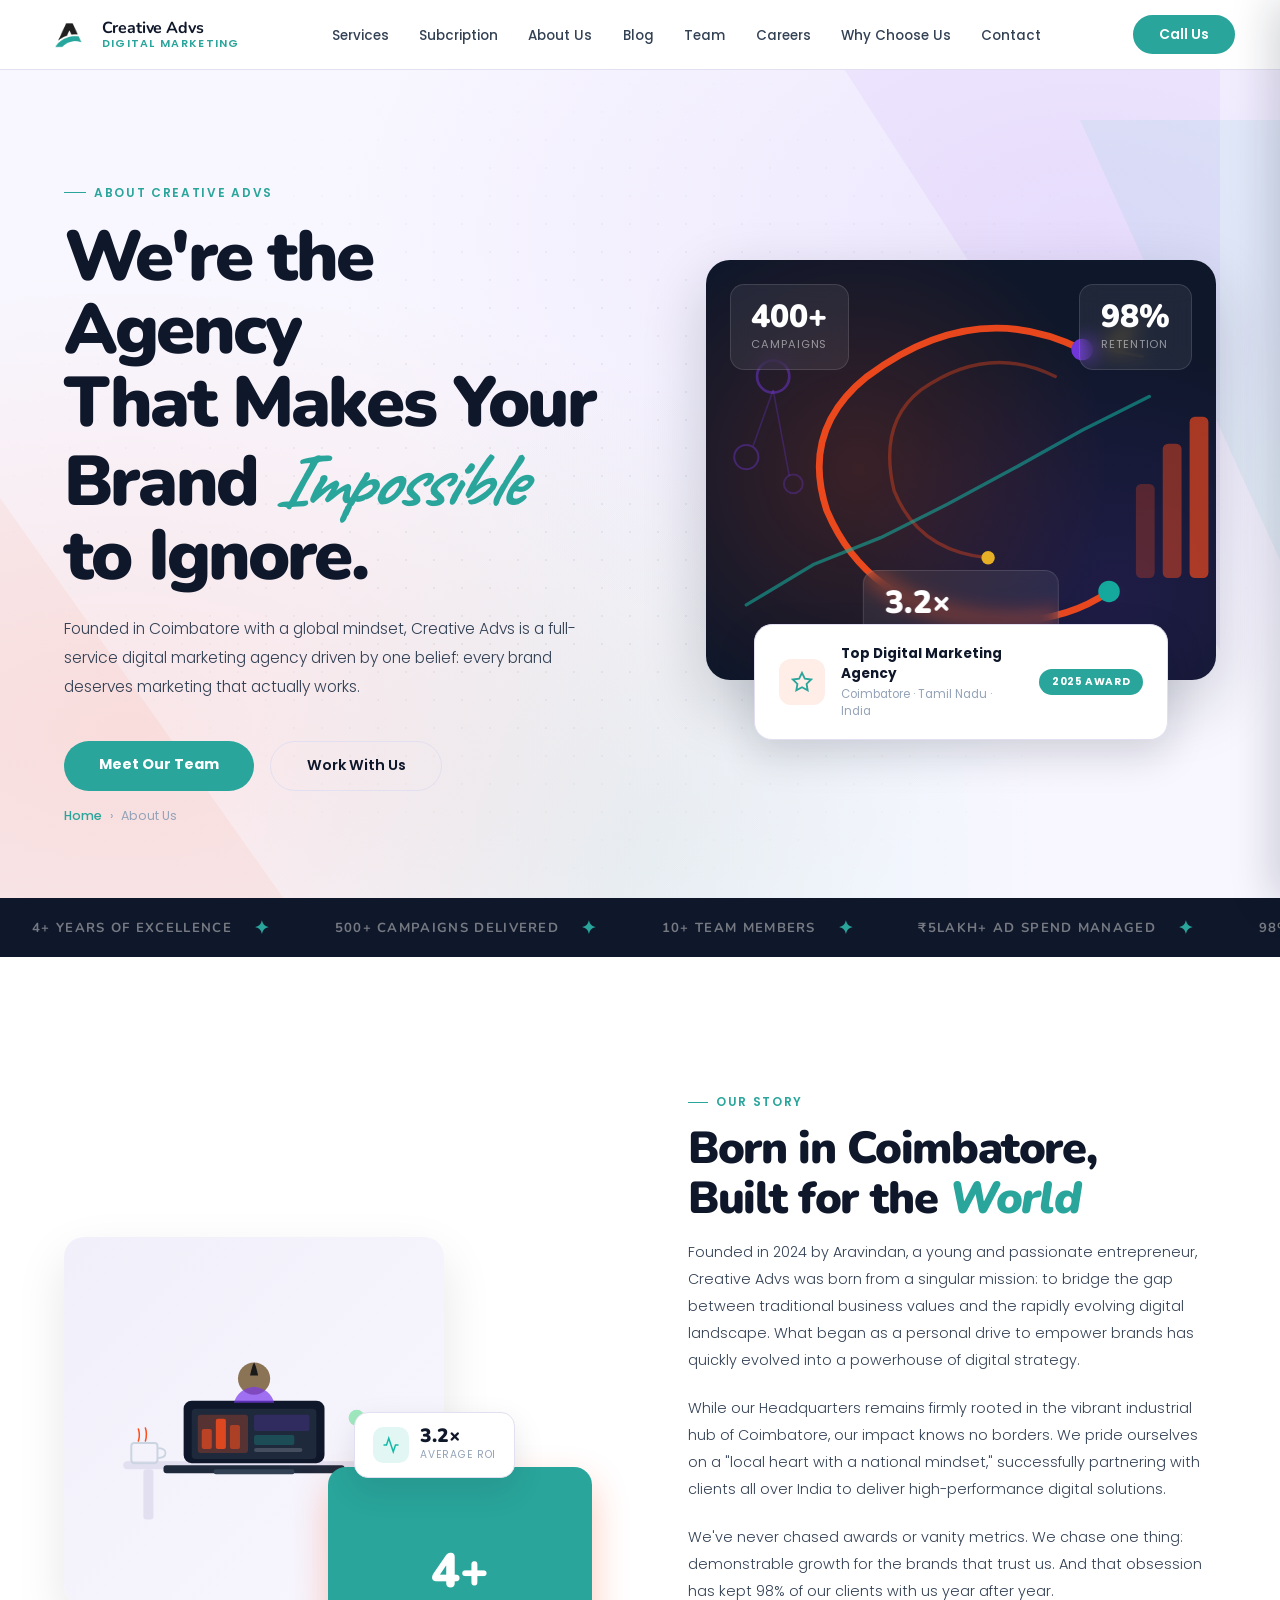
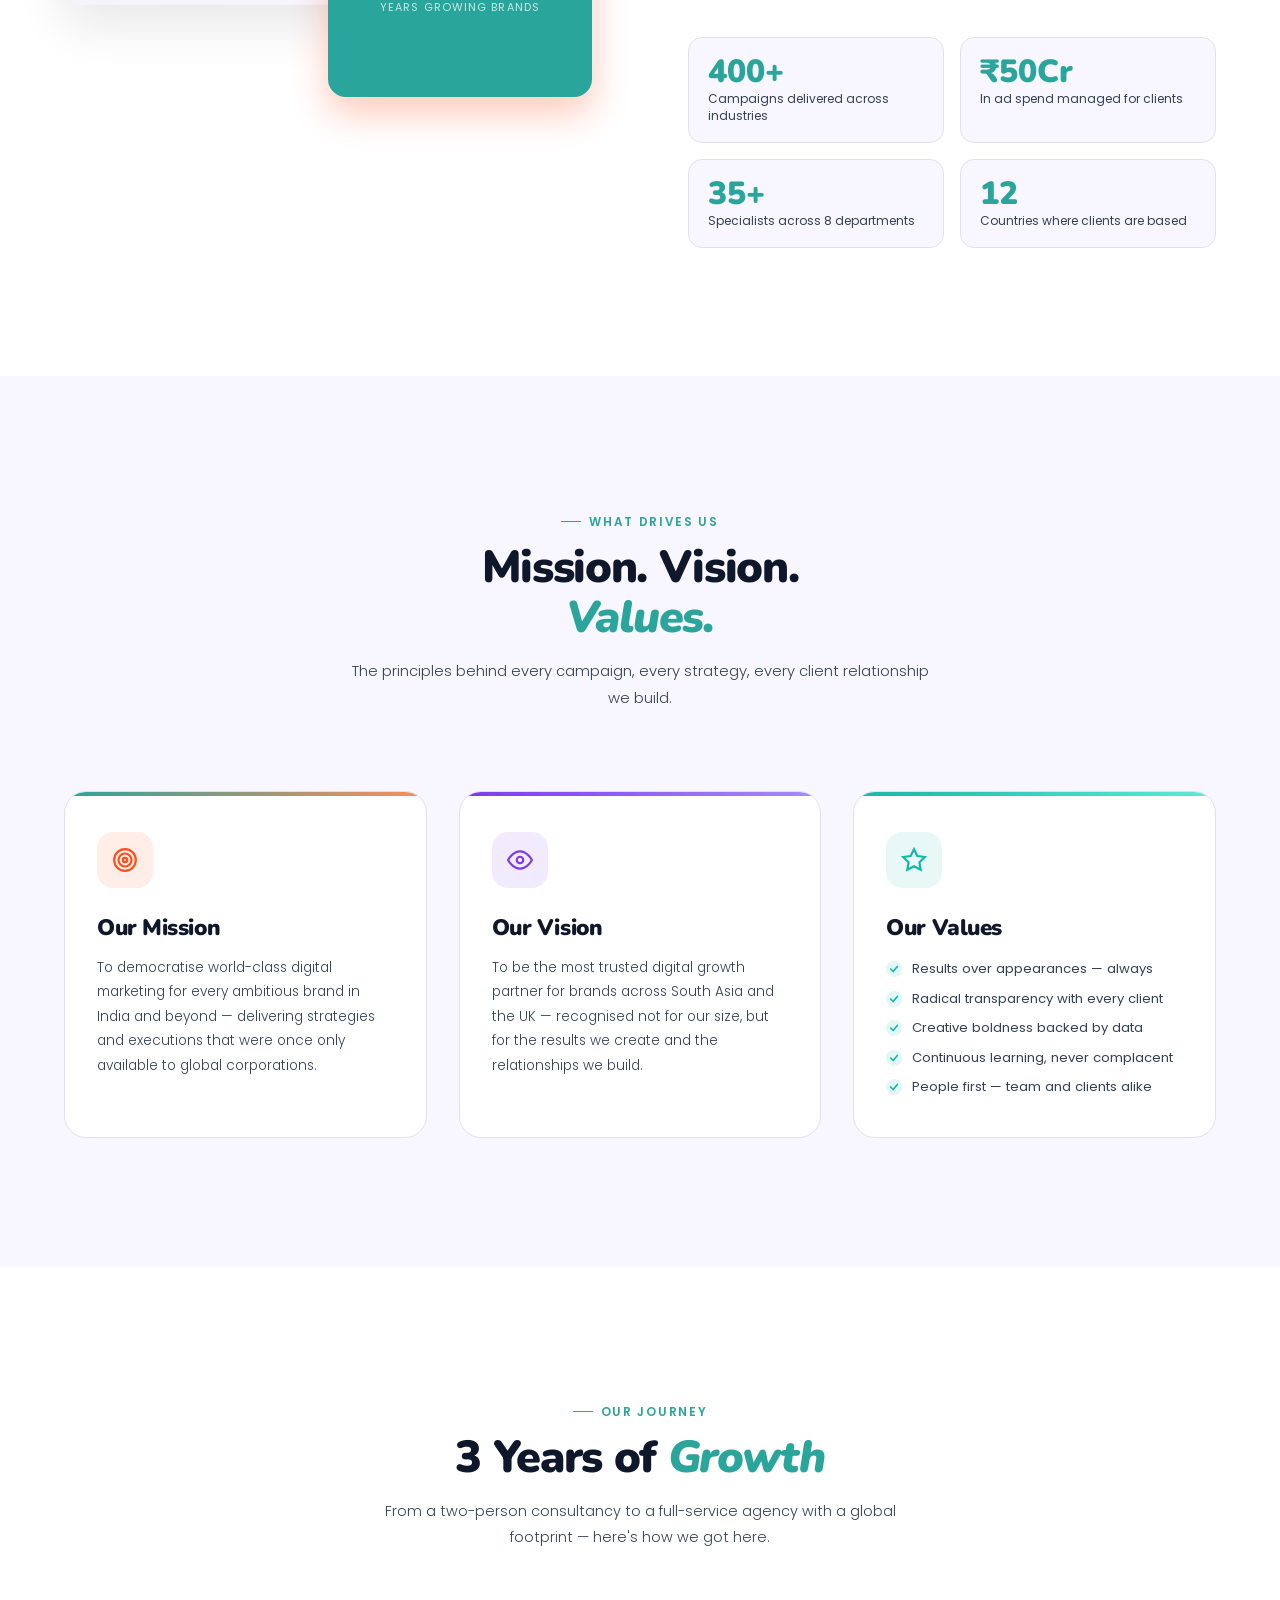
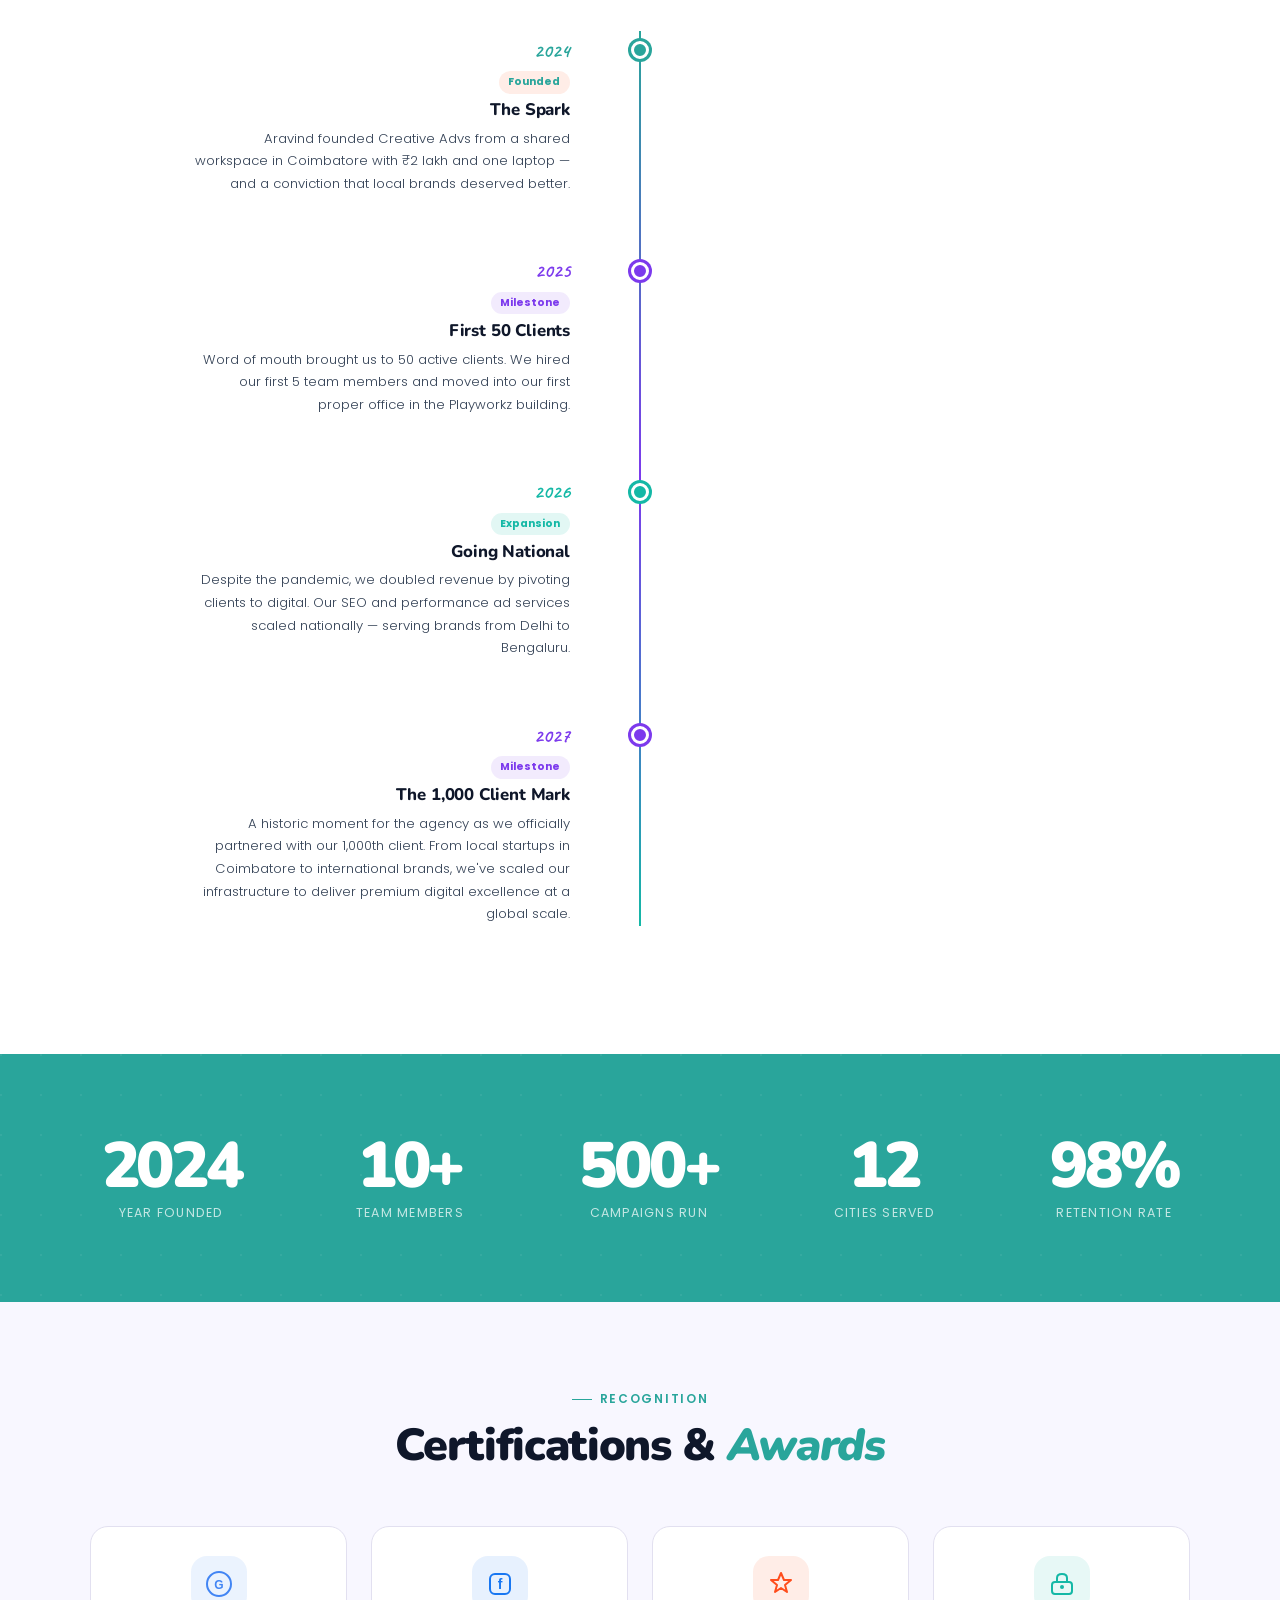
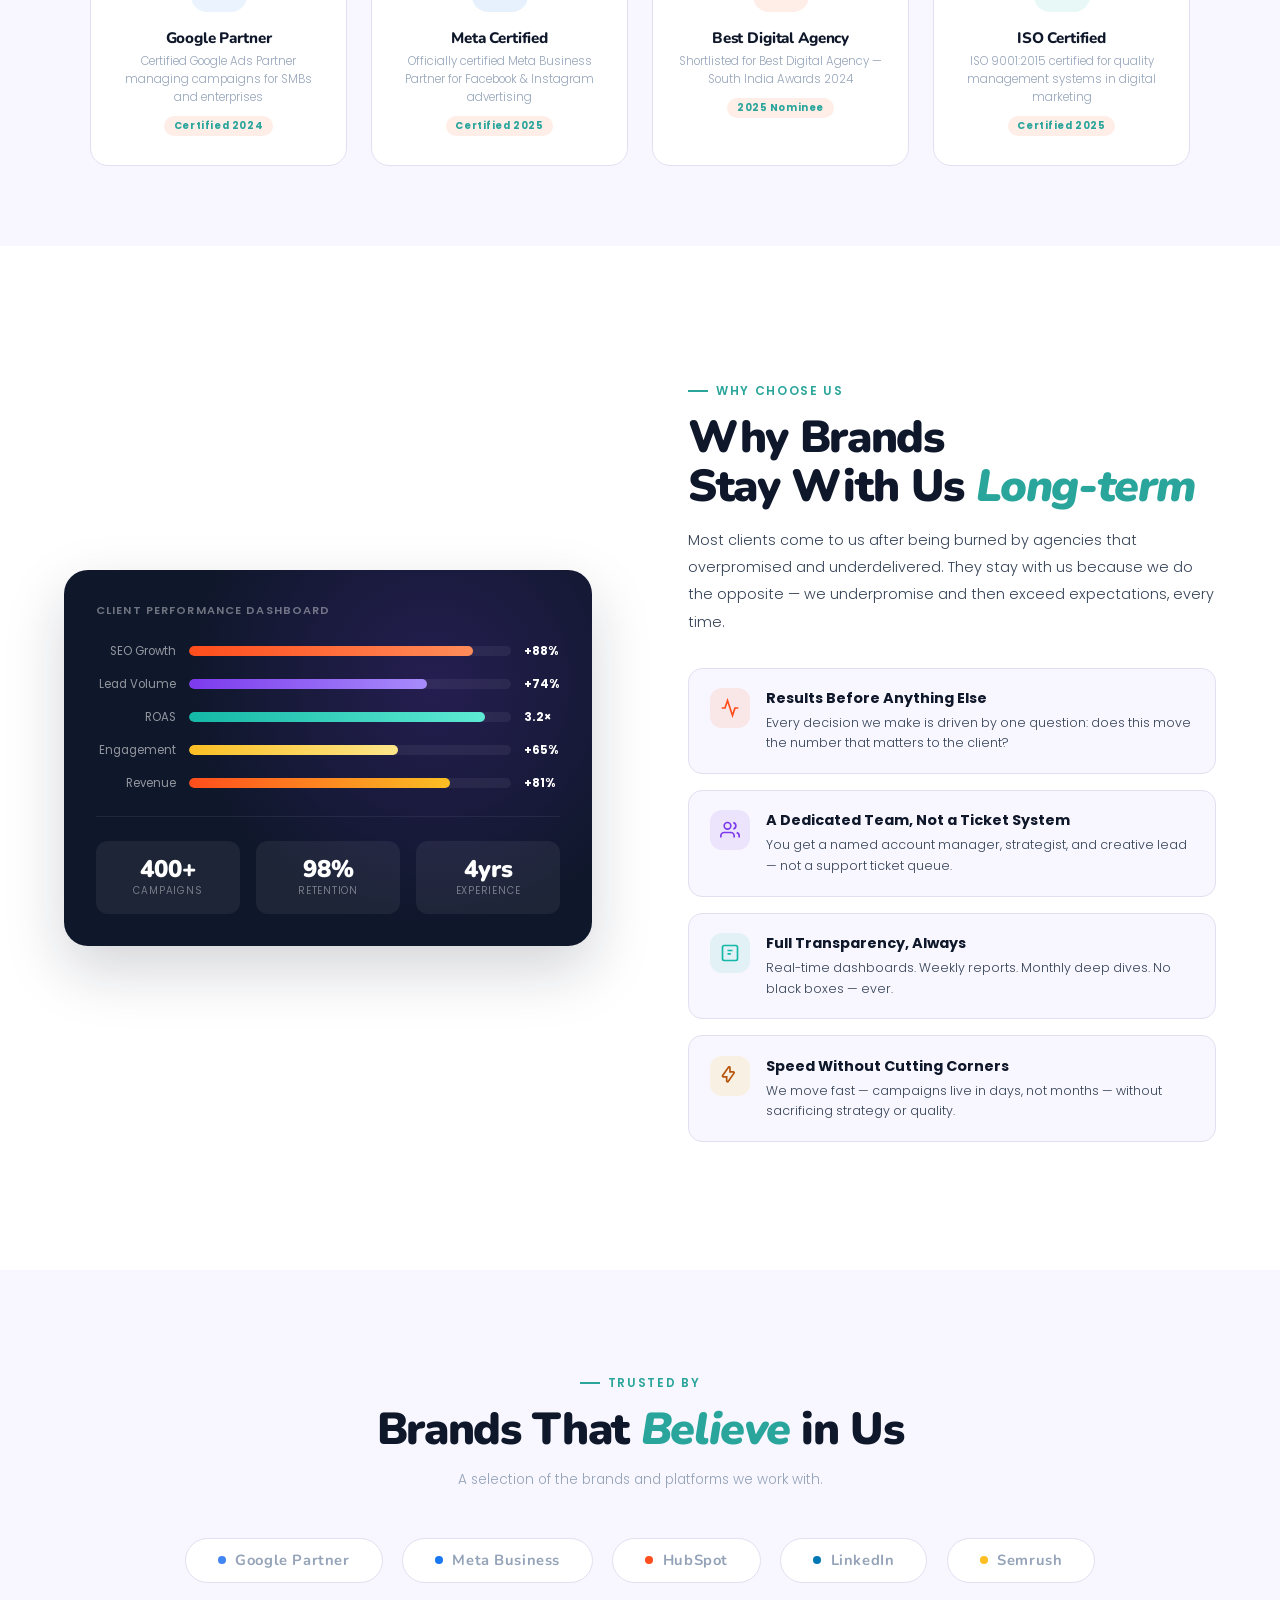
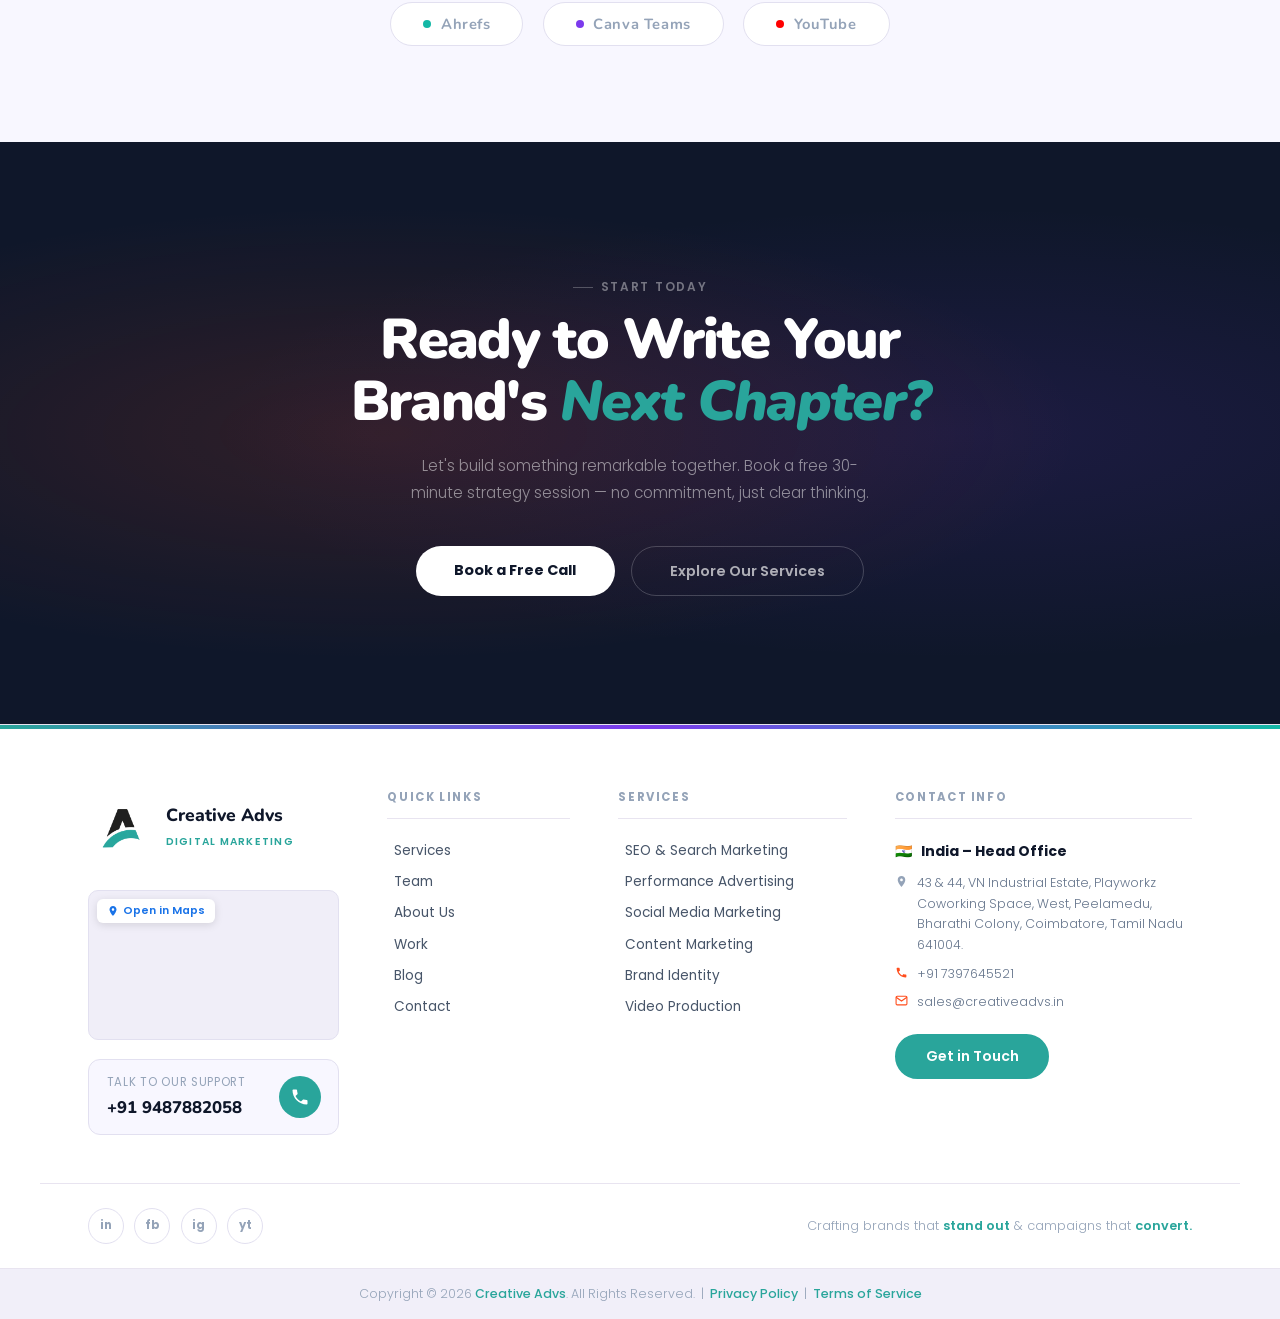
==== about.html @ 3798bd18 "minor commits" ====
<!DOCTYPE html>
<html lang="en">
<head>
<meta charset="UTF-8">
<meta name="viewport" content="width=device-width, initial-scale=1.0">
<title>About Us — Creative Advs | Digital Marketing Agency</title>
<link rel="icon" type="image/png" href="assets/favicon.png">
<link href="https://fonts.googleapis.com/css2?family=Caveat:wght@600;700&family=Nunito:ital,wght@0,400;0,600;0,700;0,800;1,400&family=Poppins:wght@300;400;500;600;700&display=swap" rel="stylesheet">
<link rel="stylesheet" href="./styles/aboutstyle.css">
</head>
<body>

<!--<div class="get-quote">Get Quote</div>-->


  <!-- NAVBAR -->
<nav>
    <a href="index.html" class="logo-wrap">
        <img src="assets/logo.png" alt="logo" class="logo-img" width="48" height="48">
        <div class="logo-text-block">
            <span class="l1">Creative Advs</span>
            <span class="l2">Digital Marketing</span>
        </div>
    </a>

    <ul class="nav-links" id="navLinks">
        <li><a href="service.html">Services</a></li>
        <li><a href="service.html#pricing">Subcription</a></li>
        <li><a href="">About Us</a></li>
        <li><a href="blog.html">Blog</a></li>
        <li><a href="team.html">Team</a></li>
        <li><a href="career.html">Careers</a></li>
        <li><a href="about.html#whyus">Why Choose Us</a></li>
        <li><a href="contact.html">Contact</a></li> 
    </ul>

    <div class="nav-actions">
        <a href="tel:+919876543210" class="btn-pill hide-mobile">Call Us</a>
        <div class="menu-toggle" id="mobile-menu">
            <span class="bar"></span>
            <span class="bar"></span>
            <span class="bar"></span>
        </div>
    </div>
</nav>

<!-- ══════════════════════════════════════════
     PASTE THIS BLOCK RIGHT AFTER </nav> in index.html
     ══════════════════════════════════════════ -->

<!-- MOBILE OVERLAY (backdrop) -->
<div class="mobile-overlay" id="mobileOverlay"></div>

<!-- MOBILE DRAWER (slides in from right) -->
<div class="mobile-drawer" id="mobileDrawer" role="dialog" aria-label="Navigation menu">

  <!-- Header -->
  <div class="drawer-header">
    <a href="index.html" class="drawer-logo">
      <img src="assets/logo.png" alt="Creative Advs logo" width="36" height="36">
      <div class="drawer-logo-text">
        <span class="dl1">Creative Advs</span>
        <span class="dl2">Digital Marketing</span>
      </div>
    </a>
    <button class="drawer-close" id="drawerClose" aria-label="Close menu">
      <svg viewBox="0 0 24 24">
        <line x1="18" y1="6" x2="6" y2="18"/>
        <line x1="6" y1="6" x2="18" y2="18"/>
      </svg>
    </button>
  </div>

  <!-- Nav links -->
  <nav class="drawer-nav" aria-label="Mobile navigation">
    <div class="drawer-section-label">Navigation</div>
    <a href="service/service.html">Services <span class="dn-arrow">›</span></a>
    <a href="portfolio/portfolio.html">Work <span class="dn-arrow">›</span></a>
    <a href="/">About Us <span class="dn-arrow">›</span></a>
    <a href="blog/blog.html">Blog <span class="dn-arrow">›</span></a>
    <div class="drawer-divider"></div>
    <div class="drawer-section-label">More</div>
    <a href="team/team.html">Team <span class="dn-arrow">›</span></a>
    <a href="career/career.html">Careers <span class="dn-arrow">›</span></a>
    <a href="testimonial/testimonial.html">Testimonials <span class="dn-arrow">›</span></a>
    <a href="contact/contact.html">Contact <span class="dn-arrow">›</span></a>
  </nav>

  <!-- CTA buttons -->
  <div class="drawer-ctas">
    <a href="contact/contact.html" class="drawer-btn-primary">📞 Contact Us</a>
    <a href="contact/contact.html" class="drawer-btn-outline">Get a Free Quote</a>
  </div>

  <!-- Contact info -->
  <div class="drawer-contact">
    <a href="tel:+917397645521" class="drawer-contact-item">
      <div class="dci-icon" style="background:rgba(41,165,155,0.1)">
        <svg viewBox="0 0 24 24" fill="#29A59B">
          <path d="M6.6 10.8c1.4 2.8 3.8 5.1 6.6 6.6l2.2-2.2c.3-.3.7-.4 1-.2 1.1.4 2.3.6 3.6.6.6 0 1 .4 1 1V20c0 .6-.4 1-1 1-9.4 0-17-7.6-17-17 0-.6.4-1 1-1h3.5c.6 0 1 .4 1 1 0 1.3.2 2.5.6 3.6.1.3 0 .7-.2 1L6.6 10.8z"/>
        </svg>
      </div>
      +91 7397645521
    </a>
    <a href="mailto:sales@creativeadvs.in" class="drawer-contact-item">
      <div class="dci-icon" style="background:rgba(124,58,237,0.1)">
        <svg viewBox="0 0 24 24" fill="none" stroke="#7C3AED" stroke-width="2">
          <path d="M4 4h16c1.1 0 2 .9 2 2v12c0 1.1-.9 2-2 2H4c-1.1 0-2-.9-2-2V6c0-1.1.9-2 2-2z"/>
          <polyline points="22,6 12,13 2,6"/>
        </svg>
      </div>
      sales@creativeadvs.in
    </a>
  </div>

  <!-- Social icons -->
  <div class="drawer-social">
    <a href="#" class="drawer-soc" aria-label="LinkedIn">in</a>
    <a href="#" class="drawer-soc" aria-label="Facebook">fb</a>
    <a href="#" class="drawer-soc" aria-label="Twitter">tw</a>
    <a href="#" class="drawer-soc" aria-label="Instagram">ig</a>
    <a href="#" class="drawer-soc" aria-label="YouTube">yt</a>
  </div>

</div>
<!-- ══ END MOBILE DRAWER ══ -->

<!-- ════ HERO ════ -->
<section class="hero">
  <div class="hshape hshape-1"></div>
  <div class="hshape hshape-2"></div>
  <div class="hshape hshape-3"></div>
  <div class="hero-inner">

    <div class="hero-left">
      <div class="hero-tag reveal">About Creative Advs</div>
      <h1 class="reveal rd1">We're the Agency<br>That Makes Your<br>Brand <em>Impossible</em><br>to Ignore.</h1>
      <p class="hero-desc reveal rd2">Founded in Coimbatore with a global mindset, Creative Advs is a full-service digital marketing agency driven by one belief: every brand deserves marketing that actually works.</p>
      <div class="hero-btns reveal rd3">
        <a href="/team/team.html" class="btn-primary">Meet Our Team</a>
        <a href="/contact/contact.html" class="btn-outline">Work With Us</a>
      </div>
      <div class="breadcrumb reveal rd4">
        <a href="creative-advs-replica.html">Home</a>
        <span>›</span><span>About Us</span>
      </div>
    </div>

    <div class="hero-visual reveal rd2">
      <div class="hv-main">
        <!-- SVG abstract brand illustration -->
        <svg width="100%" viewBox="0 0 380 300" xmlns="http://www.w3.org/2000/svg" style="opacity:0.9">
          <!-- Abstract C logo large -->
          <path d="M280 60 Q200 20 120 80 Q70 120 90 180 Q120 250 200 260 Q260 268 300 240" stroke="#FF4D1C" stroke-width="5" stroke-linecap="round" fill="none"/>
          <path d="M260 80 Q210 55 160 90 Q128 115 140 165 Q158 210 210 215" stroke="#FF4D1C" stroke-width="2.5" stroke-linecap="round" fill="none" opacity="0.4"/>
          <!-- Dots -->
          <circle cx="280" cy="60" r="8" fill="#7C3AED"/>
          <circle cx="300" cy="240" r="8" fill="#14B8A6"/>
          <circle cx="210" cy="215" r="5" fill="#FBBF24"/>
          <!-- Spark lines -->
          <line x1="300" y1="60" x2="320" y2="40" stroke="#FBBF24" stroke-width="2.5" stroke-linecap="round" opacity="0.7"/>
          <line x1="300" y1="60" x2="325" y2="65" stroke="#FBBF24" stroke-width="2" stroke-linecap="round" opacity="0.5"/>
          <line x1="300" y1="60" x2="310" y2="38" stroke="#FBBF24" stroke-width="1.5" stroke-linecap="round" opacity="0.4"/>
          <!-- Data bars right -->
          <rect x="320" y="160" width="14" height="70" rx="4" fill="#FF4D1C" opacity="0.3"/>
          <rect x="340" y="130" width="14" height="100" rx="4" fill="#FF4D1C" opacity="0.5"/>
          <rect x="360" y="110" width="14" height="120" rx="4" fill="#FF4D1C" opacity="0.7"/>
          <!-- Network nodes left -->
          <circle cx="50" cy="80"  r="12" fill="none" stroke="#7C3AED" stroke-width="2" opacity="0.5"/>
          <circle cx="30" cy="140" r="9"  fill="none" stroke="#7C3AED" stroke-width="1.5" opacity="0.4"/>
          <circle cx="65" cy="160" r="7"  fill="none" stroke="#7C3AED" stroke-width="1.5" opacity="0.3"/>
          <line x1="50" y1="90" x2="35" y2="132" stroke="#7C3AED" stroke-width="1.2" opacity="0.3"/>
          <line x1="50" y1="90" x2="62" y2="154" stroke="#7C3AED" stroke-width="1.2" opacity="0.3"/>
          <!-- trend line -->
          <polyline points="30,250 80,220 130,200 180,175 230,148 280,120 330,95" fill="none" stroke="#14B8A6" stroke-width="2.5" stroke-linecap="round" opacity="0.6"/>
        </svg>

        <!-- Floating stat cards inside dark card -->
        <div class="hv-stat-card hvc-1">
          <div class="snum">400+</div>
          <div class="slbl">Campaigns</div>
        </div>
        <div class="hv-stat-card hvc-2">
          <div class="snum">98%</div>
          <div class="slbl">Retention</div>
        </div>
        <div class="hv-stat-card hvc-3">
          <div class="snum">3.2×</div>
          <div class="slbl">Average ROI delivered</div>
        </div>
      </div>

      <!-- Bottom card -->
      <div class="hv-bottom">
        <div class="hv-bottom-icon">
          <svg viewBox="0 0 24 24" fill="none" stroke="var(--accent)" stroke-width="2"><polygon points="12 2 15.09 8.26 22 9.27 17 14.14 18.18 21.02 12 17.77 5.82 21.02 7 14.14 2 9.27 8.91 8.26 12 2"/></svg>
        </div>
        <div class="hv-bottom-text">
          <div class="hbt">Top Digital Marketing Agency</div>
          <div class="hbs">Coimbatore · Tamil Nadu · India</div>
        </div>
        <div class="hv-award">2025 Award</div>
      </div>
    </div>

  </div>
</section>

<!-- ════ TICKER ════ -->
<div class="ticker-wrap">
  <div class="ticker-inner" id="ticker">
    <span class="ticker-item">4+ Years of Excellence <span class="ticker-dot">✦</span></span>
    <span class="ticker-item">500+ Campaigns Delivered <span class="ticker-dot">✦</span></span>
    <span class="ticker-item">10+ Team Members <span class="ticker-dot">✦</span></span>
    <span class="ticker-item">₹5lakh+ Ad Spend Managed <span class="ticker-dot">✦</span></span>
    <span class="ticker-item">98% Client Retention <span class="ticker-dot">✦</span></span>
    <span class="ticker-item">Google & Meta Certified <span class="ticker-dot">✦</span></span>
    <span class="ticker-item">4+ Years of Excellence <span class="ticker-dot">✦</span></span>
    <span class="ticker-item">500+ Campaigns Delivered <span class="ticker-dot">✦</span></span>
    <span class="ticker-item">10+ Team Members <span class="ticker-dot">✦</span></span>
    <span class="ticker-item">₹5lakh+ Ad Spend Managed <span class="ticker-dot">✦</span></span>
    <span class="ticker-item">98% Client Retention <span class="ticker-dot">✦</span></span>
    <span class="ticker-item">Google & Meta Certified <span class="ticker-dot">✦</span></span>
  </div>
</div>

<!-- ════ STORY ════ -->
<section class="story-section">
  <div class="story-inner">
    <div class="story-visual reveal">
      <div class="story-img-main">
        <svg width="90%" viewBox="0 0 340 280" xmlns="http://www.w3.org/2000/svg">
          <!-- Office / workspace illustration -->
          <rect x="40" y="180" width="260" height="8" rx="4" fill="#E2E0F0"/>
          <rect x="60" y="188" width="10" height="50" rx="3" fill="#E2E0F0"/>
          <rect x="270" y="188" width="10" height="50" rx="3" fill="#E2E0F0"/>
          <!-- Laptop -->
          <rect x="100" y="120" width="140" height="62" rx="8" fill="#0F172A"/>
          <rect x="108" y="128" width="124" height="50" rx="4" fill="#1E293B"/>
          <!-- Screen content -->
          <rect x="114" y="134" width="50" height="38" rx="3" fill="#FF4D1C" opacity="0.25"/>
          <rect x="170" y="134" width="55" height="16" rx="2" fill="#7C3AED" opacity="0.2"/>
          <rect x="170" y="154" width="40" height="10" rx="2" fill="#14B8A6" opacity="0.25"/>
          <rect x="170" y="167" width="48" height="4" rx="2" fill="#E2E0F0" opacity="0.2"/>
          <!-- Screen bars -->
          <rect x="118" y="148" width="10" height="20" rx="2" fill="#FF4D1C" opacity="0.6"/>
          <rect x="132" y="138" width="10" height="30" rx="2" fill="#FF4D1C" opacity="0.8"/>
          <rect x="146" y="144" width="10" height="24" rx="2" fill="#FF4D1C" opacity="0.5"/>
          <!-- Keyboard -->
          <rect x="80" y="184" width="180" height="8" rx="3" fill="#1E293B"/>
          <rect x="130" y="188" width="80" height="5" rx="2" fill="#334155"/>
          <!-- Coffee mug -->
          <rect x="48" y="162" width="26" height="20" rx="3" fill="none" stroke="#CBD5E1" stroke-width="2"/>
          <path d="M74 167 Q82 167 82 172 Q82 177 74 177" stroke="#CBD5E1" stroke-width="1.8" fill="none"/>
          <path d="M55 160 Q57 154 55 148" stroke="#FF4D1C" stroke-width="1.5" fill="none" stroke-linecap="round"/>
          <path d="M62 160 Q64 153 62 147" stroke="#FF4D1C" stroke-width="1.5" fill="none" stroke-linecap="round"/>
          <!-- Plant -->
          <rect x="272" y="162" width="20" height="20" rx="4" fill="#E2E0F0"/>
          <path d="M282 162 Q282 145 274 138" stroke="#15803D" stroke-width="2" fill="none" stroke-linecap="round"/>
          <path d="M282 150 Q290 143 296 146" stroke="#15803D" stroke-width="2" fill="none" stroke-linecap="round"/>
          <circle cx="272" cy="137" r="8" fill="#4ADE80" opacity="0.5"/>
          <circle cx="296" cy="145" r="6" fill="#4ADE80" opacity="0.4"/>
          <!-- People silhouettes at desk -->
          <circle cx="170" cy="98" r="16" fill="#8B7355"/>
          <path d="M150 122 Q154 108 170 106 Q186 108 190 122" fill="#7C3AED" opacity="0.7"/>
          <path d="M166 95 Q168 85 170 82 Q172 85 174 95" fill="#1a1a1a"/>
        </svg>
      </div>
      <div class="story-img-accent">
        <span class="big">4+</span>
        <span class="sm">Years Growing Brands</span>
      </div>
      <div class="story-badge">
        <div class="sb-icon">
          <svg viewBox="0 0 24 24" fill="none" stroke="#14B8A6" stroke-width="2"><polyline points="22 12 18 12 15 21 9 3 6 12 2 12"/></svg>
        </div>
        <div>
          <div class="sb-num">3.2×</div>
          <div class="sb-lbl">Average ROI</div>
        </div>
      </div>
    </div>

    <div class="story-content reveal rd2">
      <div class="section-tag">Our Story</div>
      <h2 class="section-h2">Born in Coimbatore,<br>Built for the <em>World</em></h2>
      <p>Founded in 2024 by Aravindan, a young and passionate entrepreneur, Creative Advs was born from a singular mission: to bridge the gap between traditional business values and the rapidly evolving digital landscape. What began as a personal drive to empower brands has quickly evolved into a powerhouse of digital strategy.</p>
      <p>While our Headquarters remains firmly rooted in the vibrant industrial hub of Coimbatore, our impact knows no borders. We pride ourselves on a "local heart with a national mindset," successfully partnering with clients all over India to deliver high-performance digital solutions.</p>
      <p>We've never chased awards or vanity metrics. We chase one thing: demonstrable growth for the brands that trust us. And that obsession has kept 98% of our clients with us year after year.</p>
      <div class="story-highlights">
        <div class="sh-item reveal rd1">
          <div class="sh-num">400+</div>
          <div class="sh-lbl">Campaigns delivered across industries</div>
        </div>
        <div class="sh-item reveal rd2">
          <div class="sh-num">₹50Cr</div>
          <div class="sh-lbl">In ad spend managed for clients</div>
        </div>
        <div class="sh-item reveal rd3">
          <div class="sh-num">35+</div>
          <div class="sh-lbl">Specialists across 8 departments</div>
        </div>
        <div class="sh-item reveal rd4">
          <div class="sh-num">12</div>
          <div class="sh-lbl">Countries where clients are based</div>
        </div>
      </div>
    </div>
  </div>
</section>

<!-- ════ MISSION / VISION / VALUES ════ -->
<section class="mvv-section">
  <div class="mvv-header">
    <div class="section-tag reveal" style="justify-content:center">What Drives Us</div>
    <h2 class="section-h2 reveal rd1" style="text-align:center">Mission. Vision.<br><em>Values.</em></h2>
    <p class="reveal rd2">The principles behind every campaign, every strategy, every client relationship we build.</p>
  </div>
  <div class="mvv-grid">
    <div class="mvv-card mission reveal">
      <div class="mvv-icon">
        <svg viewBox="0 0 24 24" fill="none" stroke="#FF4D1C" stroke-width="2"><circle cx="12" cy="12" r="10"/><circle cx="12" cy="12" r="6"/><circle cx="12" cy="12" r="2"/></svg>
      </div>
      <h3>Our Mission</h3>
      <p>To democratise world-class digital marketing for every ambitious brand in India and beyond — delivering strategies and executions that were once only available to global corporations.</p>
    </div>
    <div class="mvv-card vision reveal rd1">
      <div class="mvv-icon">
        <svg viewBox="0 0 24 24" fill="none" stroke="#7C3AED" stroke-width="2"><path d="M1 12s4-8 11-8 11 8 11 8-4 8-11 8-11-8-11-8z"/><circle cx="12" cy="12" r="3"/></svg>
      </div>
      <h3>Our Vision</h3>
      <p>To be the most trusted digital growth partner for brands across South Asia and the UK — recognised not for our size, but for the results we create and the relationships we build.</p>
    </div>
    <div class="mvv-card values reveal rd2">
      <div class="mvv-icon">
        <svg viewBox="0 0 24 24" fill="none" stroke="#14B8A6" stroke-width="2"><polygon points="12 2 15.09 8.26 22 9.27 17 14.14 18.18 21.02 12 17.77 5.82 21.02 7 14.14 2 9.27 8.91 8.26 12 2"/></svg>
      </div>
      <h3>Our Values</h3>
      <ul class="mvv-values-list">
        <li>Results over appearances — always</li>
        <li>Radical transparency with every client</li>
        <li>Creative boldness backed by data</li>
        <li>Continuous learning, never complacent</li>
        <li>People first — team and clients alike</li>
      </ul>
    </div>
  </div>
</section>

<!-- ════ TIMELINE ════ -->
<section class="timeline-section">
  <div class="timeline-header">
    <div class="section-tag reveal" style="justify-content:center">Our Journey</div>
    <h2 class="section-h2 reveal rd1" style="text-align:center">3 Years of <em>Growth</em></h2>
    <p class="reveal rd2">From a two-person consultancy to a full-service agency with a global footprint — here's how we got here.</p>
  </div>

  <div class="timeline">

    <div class="tl-item reveal">
      <div class="tl-left">
        <span class="tl-year">2024</span>
        <span class="tl-badge coral">Founded</span>
        <div class="tl-title">The Spark</div>
        <div class="tl-body">Aravind founded Creative Advs from a shared workspace in Coimbatore with ₹2 lakh and one laptop — and a conviction that local brands deserved better.</div>
      </div>
      <div class="tl-center"><div class="tl-dot"></div></div>
      <div class="tl-right"></div>
    </div>

    <div class="tl-item right reveal rd1">
      <div class="tl-left"></div>
      <div class="tl-center"><div class="tl-dot purple"></div></div>
      <div class="tl-right">
        <span class="tl-year purple">2025</span>
        <span class="tl-badge purple">Milestone</span>
        <div class="tl-title">First 50 Clients</div>
        <div class="tl-body">Word of mouth brought us to 50 active clients. We hired our first 5 team members and moved into our first proper office in the Playworkz building.</div>
      </div>
    </div>

    <div class="tl-item reveal rd2">
      <div class="tl-left">
        <span class="tl-year teal">2026</span>
        <span class="tl-badge teal">Expansion</span>
        <div class="tl-title">Going National</div>
        <div class="tl-body">Despite the pandemic, we doubled revenue by pivoting clients to digital. Our SEO and performance ad services scaled nationally — serving brands from Delhi to Bengaluru.</div>
      </div>
      <div class="tl-center"><div class="tl-dot teal"></div></div>
      <div class="tl-right"></div>
    </div>

    <div class="tl-item right reveal rd1">
      <div class="tl-left"></div>
      <div class="tl-center"><div class="tl-dot purple"></div></div>
      <div class="tl-right">
        <span class="tl-year purple">2027</span>
        <span class="tl-badge purple">Milestone</span>
        <div class="tl-title">The 1,000 Client Mark</div>
        <div class="tl-body">A historic moment for the agency as we officially partnered with our 1,000th client. From local startups in Coimbatore to international brands, we've scaled our infrastructure to deliver premium digital excellence at a global scale.</div>
      </div>
    </div>

  </div>
</section>

<!-- ════ STATS BAND ════ -->
<div class="stats-band">
  <div class="stat-b reveal"><div class="num">2024</div><div class="lbl">Year Founded</div></div>
  <div class="stat-b reveal rd1"><div class="num">10+</div><div class="lbl">Team Members</div></div>
  <div class="stat-b reveal rd2"><div class="num">500+</div><div class="lbl">Campaigns Run</div></div>
  <div class="stat-b reveal rd3"><div class="num">12</div><div class="lbl">Cities Served</div></div>
  <div class="stat-b reveal rd4"><div class="num">98%</div><div class="lbl">Retention Rate</div></div>
</div>

<!-- ════ AWARDS ════ -->
<section class="awards-strip">
  <div class="awards-header">
    <div class="section-tag reveal" style="justify-content:center">Recognition</div>
    <h2 class="section-h2 reveal rd1" style="text-align:center">Certifications &amp; <em>Awards</em></h2>
  </div>
  <div class="awards-grid">
    <div class="award-card reveal">
      <div class="award-icon" style="background:rgba(66,133,244,0.1)">
        <svg width="28" height="28" viewBox="0 0 28 28" fill="none">
          <circle cx="14" cy="14" r="12" fill="none" stroke="#4285F4" stroke-width="2"/>
          <text x="14" y="19" font-family="sans-serif" font-size="12" fill="#4285F4" font-weight="700" text-anchor="middle">G</text>
        </svg>
      </div>
      <h4>Google Partner</h4>
      <p>Certified Google Ads Partner managing campaigns for SMBs and enterprises</p>
      <span class="award-year">Certified 2024</span>
    </div>
    <div class="award-card reveal rd1">
      <div class="award-icon" style="background:rgba(24,119,242,0.1)">
        <svg width="28" height="28" viewBox="0 0 28 28" fill="none">
          <rect x="4" y="4" width="20" height="20" rx="5" fill="none" stroke="#1877F2" stroke-width="2"/>
          <text x="14" y="19" font-family="sans-serif" font-size="14" fill="#1877F2" font-weight="700" text-anchor="middle">f</text>
        </svg>
      </div>
      <h4>Meta Certified</h4>
      <p>Officially certified Meta Business Partner for Facebook &amp; Instagram advertising</p>
      <span class="award-year">Certified 2025</span>
    </div>
    <div class="award-card reveal rd2">
      <div class="award-icon" style="background:rgba(255,77,28,0.1)">
        <svg width="28" height="28" viewBox="0 0 28 28" fill="none">
          <polygon points="14,3 17,10 24,10 18,15 20,22 14,18 8,22 10,15 4,10 11,10" fill="none" stroke="#FF4D1C" stroke-width="2" stroke-linejoin="round"/>
        </svg>
      </div>
      <h4>Best Digital Agency</h4>
      <p>Shortlisted for Best Digital Agency — South India Awards 2024</p>
      <span class="award-year">2025 Nominee</span>
    </div>
    <div class="award-card reveal rd3">
      <div class="award-icon" style="background:rgba(20,184,166,0.1)">
        <svg width="28" height="28" viewBox="0 0 28 28" fill="none">
          <rect x="4" y="12" width="20" height="12" rx="3" fill="none" stroke="#14B8A6" stroke-width="2"/>
          <path d="M9 12 V8 Q9 4 14 4 Q19 4 19 8 V12" fill="none" stroke="#14B8A6" stroke-width="2"/>
          <circle cx="14" cy="17" r="2" fill="#14B8A6"/>
        </svg>
      </div>
      <h4>ISO Certified</h4>
      <p>ISO 9001:2015 certified for quality management systems in digital marketing</p>
      <span class="award-year">Certified 2025</span>
    </div>
  </div>
</section>

<!-- ════ WHY US ════ -->
<section class="whyus-section" id="whyus">
  <div class="whyus-inner">

    <div class="whyus-visual reveal">
      <p class="wv-label">Client Performance Dashboard</p>
      <div class="wv-bars">
        <div class="wv-bar-row">
          <span class="wv-bar-lbl">SEO Growth</span>
          <div class="wv-bar-track"><div class="wv-bar-fill" style="width:88%;background:linear-gradient(90deg,#FF4D1C,#FF8C5A)"></div></div>
          <span class="wv-bar-val">+88%</span>
        </div>
        <div class="wv-bar-row">
          <span class="wv-bar-lbl">Lead Volume</span>
          <div class="wv-bar-track"><div class="wv-bar-fill" style="width:74%;background:linear-gradient(90deg,#7C3AED,#A78BFA)"></div></div>
          <span class="wv-bar-val">+74%</span>
        </div>
        <div class="wv-bar-row">
          <span class="wv-bar-lbl">ROAS</span>
          <div class="wv-bar-track"><div class="wv-bar-fill" style="width:92%;background:linear-gradient(90deg,#14B8A6,#5EEAD4)"></div></div>
          <span class="wv-bar-val">3.2×</span>
        </div>
        <div class="wv-bar-row">
          <span class="wv-bar-lbl">Engagement</span>
          <div class="wv-bar-track"><div class="wv-bar-fill" style="width:65%;background:linear-gradient(90deg,#FBBF24,#FDE68A)"></div></div>
          <span class="wv-bar-val">+65%</span>
        </div>
        <div class="wv-bar-row">
          <span class="wv-bar-lbl">Revenue</span>
          <div class="wv-bar-track"><div class="wv-bar-fill" style="width:81%;background:linear-gradient(90deg,#FF4D1C,#FBBF24)"></div></div>
          <span class="wv-bar-val">+81%</span>
        </div>
      </div>
      <div class="wv-divider"></div>
      <div class="wv-metric-row">
        <div class="wv-metric">
          <div class="mn">400+</div>
          <div class="ml">Campaigns</div>
        </div>
        <div class="wv-metric">
          <div class="mn">98%</div>
          <div class="ml">Retention</div>
        </div>
        <div class="wv-metric">
          <div class="mn">4yrs</div>
          <div class="ml">Experience</div>
        </div>
      </div>
    </div>

    <div class="whyus-content reveal rd2">
      <div class="section-tag">Why Choose Us</div>
      <h2 class="section-h2">Why Brands<br>Stay With Us <em>Long-term</em></h2>
      <p>Most clients come to us after being burned by agencies that overpromised and underdelivered. They stay with us because we do the opposite — we underpromise and then exceed expectations, every time.</p>
      <div class="whyus-list">
        <div class="wl-item">
          <div class="wl-icon" style="background:rgba(255,77,28,0.1)">
            <svg viewBox="0 0 24 24" fill="none" stroke="#FF4D1C" stroke-width="2"><polyline points="22 12 18 12 15 21 9 3 6 12 2 12"/></svg>
          </div>
          <div class="wl-body">
            <h5>Results Before Anything Else</h5>
            <p>Every decision we make is driven by one question: does this move the number that matters to the client?</p>
          </div>
        </div>
        <div class="wl-item">
          <div class="wl-icon" style="background:rgba(124,58,237,0.1)">
            <svg viewBox="0 0 24 24" fill="none" stroke="#7C3AED" stroke-width="2"><path d="M17 21v-2a4 4 0 00-4-4H5a4 4 0 00-4 4v2"/><circle cx="9" cy="7" r="4"/><path d="M23 21v-2a4 4 0 00-3-3.87M16 3.13a4 4 0 010 7.75"/></svg>
          </div>
          <div class="wl-body">
            <h5>A Dedicated Team, Not a Ticket System</h5>
            <p>You get a named account manager, strategist, and creative lead — not a support ticket queue.</p>
          </div>
        </div>
        <div class="wl-item">
          <div class="wl-icon" style="background:rgba(20,184,166,0.1)">
            <svg viewBox="0 0 24 24" fill="none" stroke="#14B8A6" stroke-width="2"><rect x="3" y="3" width="18" height="18" rx="2"/><path d="M9 9h6M9 13h4"/></svg>
          </div>
          <div class="wl-body">
            <h5>Full Transparency, Always</h5>
            <p>Real-time dashboards. Weekly reports. Monthly deep dives. No black boxes — ever.</p>
          </div>
        </div>
        <div class="wl-item">
          <div class="wl-icon" style="background:rgba(251,191,36,0.12)">
            <svg viewBox="0 0 24 24" fill="none" stroke="#B45309" stroke-width="2"><path d="M11.3 1.046A1 1 0 0112 2v5h4a1 1 0 01.82 1.573l-7 10A1 1 0 018 18v-5H4a1 1 0 01-.82-1.573l7-10a1 1 0 011.12-.38z"/></svg>
          </div>
          <div class="wl-body">
            <h5>Speed Without Cutting Corners</h5>
            <p>We move fast — campaigns live in days, not months — without sacrificing strategy or quality.</p>
          </div>
        </div>
      </div>
    </div>
  </div>
</section>

<!-- ════ PARTNERS ════ -->
<section class="partners-section">
  <div class="partners-header">
    <div class="section-tag reveal" style="justify-content:center">Trusted By</div>
    <h2 class="section-h2 reveal rd1" style="text-align:center">Brands That <em>Believe</em> in Us</h2>
    <p class="reveal rd2">A selection of the brands and platforms we work with.</p>
  </div>
  <div class="partners-row reveal rd1">
    <div class="partner-chip"><span class="pc-dot" style="background:#4285F4"></span>Google Partner</div>
    <div class="partner-chip"><span class="pc-dot" style="background:#1877F2"></span>Meta Business</div>
    <div class="partner-chip"><span class="pc-dot" style="background:#FF4D1C"></span>HubSpot</div>
    <div class="partner-chip"><span class="pc-dot" style="background:#0077B5"></span>LinkedIn</div>
    <div class="partner-chip"><span class="pc-dot" style="background:#FBBF24"></span>Semrush</div>
    <div class="partner-chip"><span class="pc-dot" style="background:#14B8A6"></span>Ahrefs</div>
    <div class="partner-chip"><span class="pc-dot" style="background:#7C3AED"></span>Canva Teams</div>
    <div class="partner-chip"><span class="pc-dot" style="background:#FF0000"></span>YouTube</div>
  </div>
</section>

<!-- ════ CTA ════ -->
<section class="cta-band">
  <div class="section-tag reveal" style="justify-content:center">Start Today</div>
  <h2 class="section-h2 reveal rd1">Ready to Write Your<br>Brand's <em>Next Chapter?</em></h2>
  <p class="reveal rd2">Let's build something remarkable together. Book a free 30-minute strategy session — no commitment, just clear thinking.</p>
  <div class="cta-btns reveal rd3">
    <a href="tel:+919876543210" class="btn-white">Book a Free Call</a>
    <a href="/service/service.html" class="btn-ghost">Explore Our Services</a>
  </div>
</section>

<!-- ════ FOOTER ════ -->
<footer class="footer-section">
  <div class="footer-inner">
            <div>
                <a href="#" class="footer-logo-wrap">
                     <img src="/assets/logo.png" alt="logo" class="logo-img" width="68" height="78">
                    <div class="footer-logo-text">
                        <span class="fl1">Creative Advs</span>
                        <span class="fl2">Digital Marketing</span>
                    </div>
                </a>
                <div class="footer-map">
                    <iframe
                        src="https://www.google.com/maps?q=43%20%26%2044%2C%20VN%20Industrial%20Estate%2C%20Playworkz%20Coworking%20Space%2C%20West%2C%20Peelamedu%2C%20Bharathi%20Colony%2C%20Coimbatore%2C%20Tamil%20Nadu%20641004&output=embed"
                        allowfullscreen loading="lazy">
                    </iframe>

                    <a href="https://www.google.com/maps?q=43%20%26%2044%2C%20VN%20Industrial%20Estate%2C%20Playworkz%20Coworking%20Space%2C%20West%2C%20Peelamedu%2C%20Bharathi%20Colony%2C%20Coimbatore%2C%20Tamil%20Nadu%20641004"
                        target="_blank" class="map-badge">

                        <svg width="12" height="12" viewBox="0 0 24 24" fill="#1a73e8">
                            <path
                                d="M12 2C8.13 2 5 5.13 5 9c0 5.25 7 13 7 13s7-7.75 7-13c0-3.87-3.13-7-7-7zm0 9.5c-1.38 0-2.5-1.12-2.5-2.5s1.12-2.5 2.5-2.5 2.5 1.12 2.5 2.5-1.12 2.5-2.5 2.5z" />
                        </svg>

                        Open in Maps
                    </a>
                </div>
                <div class="footer-support-card">
                    <div>
                        <p class="support-label">Talk to our support</p>
                        <p class="support-number">+91 9487882058</p>
                    </div>
                    <div class="support-icon">
                        <svg viewBox="0 0 24 24" fill="#fff">
                            <path
                                d="M6.6 10.8c1.4 2.8 3.8 5.1 6.6 6.6l2.2-2.2c.3-.3.7-.4 1-.2 1.1.4 2.3.6 3.6.6.6 0 1 .4 1 1V20c0 .6-.4 1-1 1-9.4 0-17-7.6-17-17 0-.6.4-1 1-1h3.5c.6 0 1 .4 1 1 0 1.3.2 2.5.6 3.6.1.3 0 .7-.2 1L6.6 10.8z" />
                        </svg>
                    </div>
                </div>
            </div>
    <div class="footer-col-links">
      <h5>Quick Links</h5>
      <ul>
        <li><a href="Services.html">Services</a></li>
        <li><a href="team.html">Team</a></li>
        <li><a href="about.html">About Us</a></li>
        <li><a href="#">Work</a></li>
        <li><a href="#">Blog</a></li>
        <li><a href="contact.html">Contact</a></li>
      </ul>
    </div>
    <div class="footer-col-links">
      <h5>Services</h5>
      <ul>
        <li><a href="#">SEO & Search Marketing</a></li>
        <li><a href="#">Performance Advertising</a></li>
        <li><a href="#">Social Media Marketing</a></li>
        <li><a href="#">Content Marketing</a></li>
        <li><a href="#">Brand Identity</a></li>
        <li><a href="#">Video Production</a></li>
      </ul>
    </div>
    <div class="footer-col-contact">
      <h5>Contact Info</h5>
      <div>
        <div style="display:flex;align-items:center;gap:0.5rem;font-size:0.88rem;font-weight:700;color:var(--navy);margin-bottom:0.7rem;"><span>🇮🇳</span><span>India – Head Office</span></div>
        <div class="f-contact-detail">
          <svg viewBox="0 0 24 24" fill="#94A3B8"><path d="M12 2C8.13 2 5 5.13 5 9c0 5.25 7 13 7 13s7-7.75 7-13c0-3.87-3.13-7-7-7zm0 9.5c-1.38 0-2.5-1.12-2.5-2.5s1.12-2.5 2.5-2.5 2.5 1.12 2.5 2.5-1.12 2.5-2.5 2.5z"/></svg>
                <span>
                43 & 44, VN Industrial Estate, Playworkz Coworking Space, West, Peelamedu, Bharathi
                Colony, Coimbatore, Tamil Nadu 641004.
                </span>
        </div>
        <div class="f-contact-detail">
          <svg viewBox="0 0 24 24" fill="#FF4D1C"><path d="M6.6 10.8c1.4 2.8 3.8 5.1 6.6 6.6l2.2-2.2c.3-.3.7-.4 1-.2 1.1.4 2.3.6 3.6.6.6 0 1 .4 1 1V20c0 .6-.4 1-1 1-9.4 0-17-7.6-17-17 0-.6.4-1 1-1h3.5c.6 0 1 .4 1 1 0 1.3.2 2.5.6 3.6.1.3 0 .7-.2 1L6.6 10.8z"/></svg>
          <a href="tel:+917397645521">+91 7397645521</a>
        </div>
        <div class="f-contact-detail">
          <svg viewBox="0 0 24 24" fill="none" stroke="#FF4D1C" stroke-width="2"><path d="M4 4h16c1.1 0 2 .9 2 2v12c0 1.1-.9 2-2 2H4c-1.1 0-2-.9-2-2V6c0-1.1.9-2 2-2z"/><polyline points="22,6 12,13 2,6"/></svg>
          <a href="mailto:sales@creativeadvs.in">sales@creativeadvs.in</a>
        </div>
      </div>
                <a href="https://wa.me/917397645521?text=Hi%20Creative%20Advs!%20I'm%20interested%20in%20your%20digital%20marketing%20services.%20Can%20we%20chat?" 
                    class="footer-cta-btn" 
                    target="_blank">
                Get in Touch
                </a>
    </div>
  </div>
  <div class="footer-social-row">
    <div class="footer-socials-list">
      <a href="https://in.linkedin.com/company/creative-advs-private-limited" class="footer-soc">in</a>
      <a href="https://www.facebook.com/profile.php?id=100077503988653" class="footer-soc">fb</a>
      <a href="https://www.instagram.com/creativeadvs/" class="footer-soc">ig</a>
      <a href="https://www.youtube.com/@creativeadvs4626" class="footer-soc">yt</a>
    </div>
    <p class="footer-tagline">Crafting brands that <strong>stand out</strong> &amp; campaigns that <strong>convert.</strong></p>
  </div>
  <div class="footer-copyright">
    Copyright © 2026 <a href="#">Creative Advs</a>. All Rights Reserved. &nbsp;|&nbsp;
    <a href="#">Privacy Policy</a> &nbsp;|&nbsp; <a href="#">Terms of Service</a>
  </div>
</footer>
<script src="/script.js"></script>
<script>
  const obs = new IntersectionObserver(entries => {
    entries.forEach(e => { if (e.isIntersecting) e.target.classList.add('visible'); });
  }, { threshold: 0.1 });
  document.querySelectorAll('.reveal').forEach(el => obs.observe(el));

  // Ticker duplicate
  const t = document.getElementById('ticker');
  t.innerHTML += t.innerHTML;
</script>
</body>
</html>
---- styles/aboutstyle.css ----
:root {
    --accent:   #29A59B;
    --accent2:  #7C3AED;
    --teal:     #14B8A6;
    --amber:    #FBBF24;
    --navy:     #0F172A;
    --mid:      #334155;
    --soft:     #F8F7FF;
    --cream:    #F1EFF9;
    --border-c: #E2E0F0;
  }

  *, *::before, *::after { margin: 0; padding: 0; box-sizing: border-box; }
  html { scroll-behavior: smooth; }
  body { font-family: 'Poppins', sans-serif; background: #fff; color: var(--navy); overflow-x: hidden; }
  ::-webkit-scrollbar { width: 5px; }
  ::-webkit-scrollbar-track { background: var(--soft); }
  ::-webkit-scrollbar-thumb { background: var(--accent); border-radius: 10px; }

  /* ── NAV ── */
   /* ─── NAVBAR ─── */
    nav {
        display: flex;
        align-items: center;
        justify-content: space-between;
        padding: 0 2.8rem;
        height: 70px;
        background: #fff;
        border-bottom: 1px solid var(--border-c);
        position: relative;
        z-index: 10;
    }

    .logo-wrap {
        display: flex;
        align-items: center;
        gap: 0.55rem;
        text-decoration: none;
    }

    /* Creative Advs logo mark — abstract C + spark */
    .logo-icon {
        width: 42px;
        height: 42px;
        flex-shrink: 0;
    }

    .logo-text-block {
        display: flex;
        flex-direction: column;
        line-height: 1.18;
    }

    .logo-text-block .l1 {
        font-size: 1rem;
        font-weight: 700;
        color: var(--navy);
        letter-spacing: -0.01em;
        font-family: 'Nunito', sans-serif;
    }

    .logo-text-block .l2 {
        font-size: 0.68rem;
        font-weight: 600;
        color: var(--accent);
        letter-spacing: 0.12em;
        text-transform: uppercase;
    }

    .nav-links {
        display: flex;
        align-items: center;
        gap: 0.1rem;
        list-style: none;
    }

    .nav-links a {
        font-size: 0.84rem;
        font-weight: 500;
        color: var(--mid);
        text-decoration: none;
        padding: 0.4rem 0.9rem;
        border-radius: 6px;
        white-space: nowrap;
        transition: color 0.2s, background 0.2s;
    }

    .nav-links a:hover {
        color: var(--accent);
        background: rgba(255, 77, 28, 0.06);
    }

    .nav-actions {
        display: flex;
        gap: 0.75rem;
        align-items: center;
    }

    .btn-pill {
        padding: 0.45rem 1.5rem;
        border-radius: 100px;
        font-size: 0.86rem;
        font-weight: 600;
        text-decoration: none;
        border: 2px solid var(--accent);
        background: var(--accent);
        color: #fff;
        transition: background 0.2s, color 0.2s, transform 0.15s;
        white-space: nowrap;
        font-family: 'Poppins', sans-serif;
    }

    .btn-pill:hover {
        background: #e03a0a;
        border-color: #e03a0a;
        transform: translateY(-1px);
    }

    .btn-pill.outline {
        background: #fff;
        color: var(--accent2);
        border-color: var(--accent2);
    }

    .btn-pill.outline:hover {
        background: var(--accent2);
        color: #fff;
        transform: translateY(-1px);
    }

/* ══════════════════════════════════════════
        MOBILE HAMBURGER + DRAWER
   ══════════════════════════════════════════ */

/* ─── HAMBURGER BUTTON ─── */
.menu-toggle {
    display: none;
    flex-direction: column;
    justify-content: center;
    align-items: center;
    gap: 5px;
    width: 42px;
    height: 42px;
    border: 1.5px solid var(--border-c);
    border-radius: 10px;
    background: #fff;
    cursor: pointer;
    z-index: 1001;
    flex-shrink: 0;
    transition: border-color 0.2s, background 0.2s;
}

.menu-toggle:hover {
    border-color: var(--accent);
    background: rgba(41, 165, 155, 0.06);
}

.menu-toggle .bar {
    display: block;
    width: 20px;
    height: 2px;
    background: var(--navy);
    border-radius: 2px;
    transition: transform 0.35s cubic-bezier(0.23, 1, 0.32, 1),
                opacity 0.25s,
                width 0.3s;
    transform-origin: center;
}

/* X / close state */
.menu-toggle.open .bar:nth-child(1) { transform: translateY(7px) rotate(45deg); }
.menu-toggle.open .bar:nth-child(2) { opacity: 0; width: 0; }
.menu-toggle.open .bar:nth-child(3) { transform: translateY(-7px) rotate(-45deg); }
.menu-toggle.open {
    border-color: var(--accent);
    background: rgba(41, 165, 155, 0.08);
}

/* Hide "Call Us" pill on small screens */
.hide-mobile {
    display: inline-flex;
}

/* ─── MOBILE OVERLAY ─── */
.mobile-overlay {
    display: none;
    position: fixed;
    inset: 0;
    z-index: 998;
    background: rgba(15, 23, 42, 0.52);
    backdrop-filter: blur(4px);
    -webkit-backdrop-filter: blur(4px);
    opacity: 0;
    transition: opacity 0.3s ease;
}

.mobile-overlay.visible {
    opacity: 1;
}

/* ─── MOBILE DRAWER PANEL ─── */
.mobile-drawer {
    position: fixed;
    top: 0;
    right: 0;
    bottom: 0;
    width: min(320px, 85vw);
    background: #fff;
    z-index: 999;
    transform: translateX(100%);
    transition: transform 0.38s cubic-bezier(0.23, 1, 0.32, 1);
    display: flex;
    flex-direction: column;
    box-shadow: -8px 0 40px rgba(15, 23, 42, 0.18);
    overflow-y: auto;
}

.mobile-drawer.open {
    transform: translateX(0);
}

/* ─── DRAWER HEADER ─── */
.drawer-header {
    display: flex;
    align-items: center;
    justify-content: space-between;
    padding: 1.2rem 1.5rem;
    border-bottom: 1px solid var(--border-c);
    flex-shrink: 0;
}

.drawer-logo {
    display: flex;
    align-items: center;
    gap: 0.5rem;
    text-decoration: none;
}

.drawer-logo img {
    width: 36px;
    height: 36px;
    border-radius: 8px;
    object-fit: contain;
}

.drawer-logo-text {
    display: flex;
    flex-direction: column;
    line-height: 1.2;
}

.drawer-logo-text .dl1 {
    font-family: 'Nunito', sans-serif;
    font-size: 0.95rem;
    font-weight: 800;
    color: var(--navy);
}

.drawer-logo-text .dl2 {
    font-size: 0.6rem;
    font-weight: 600;
    color: var(--accent);
    letter-spacing: 0.1em;
    text-transform: uppercase;
}

.drawer-close {
    width: 34px;
    height: 34px;
    border-radius: 8px;
    border: 1.5px solid var(--border-c);
    background: none;
    cursor: pointer;
    display: flex;
    align-items: center;
    justify-content: center;
    transition: border-color 0.2s, background 0.2s;
    flex-shrink: 0;
}

.drawer-close:hover {
    border-color: var(--accent);
    background: rgba(41, 165, 155, 0.06);
}

.drawer-close svg {
    width: 16px;
    height: 16px;
    stroke: var(--mid);
    stroke-width: 2;
    fill: none;
}

/* ─── DRAWER SECTION LABEL ─── */
.drawer-section-label {
    padding: 0.8rem 1.5rem 0.3rem;
    font-size: 0.62rem;
    font-weight: 700;
    letter-spacing: 0.14em;
    text-transform: uppercase;
    color: #94A3B8;
}

/* ─── DRAWER NAV LINKS ─── */
.drawer-nav {
    padding: 0.5rem 0;
    flex: 1;
}

.drawer-nav a {
    display: flex;
    align-items: center;
    justify-content: space-between;
    padding: 0.85rem 1.5rem;
    font-size: 0.93rem;
    font-weight: 500;
    color: var(--mid);
    text-decoration: none;
    border-left: 3px solid transparent;
    transition: color 0.2s, background 0.2s, padding-left 0.2s, border-left-color 0.2s;
}

.drawer-nav a:hover {
    color: var(--accent);
    background: rgba(41, 165, 155, 0.05);
    padding-left: 1.8rem;
    border-left-color: var(--accent);
}

.drawer-nav .dn-arrow {
    font-size: 0.75rem;
    color: #CBD5E1;
    transition: color 0.2s;
}

.drawer-nav a:hover .dn-arrow {
    color: var(--accent);
}

.drawer-divider {
    height: 1px;
    background: var(--border-c);
    margin: 0.4rem 1.5rem;
}

/* ─── DRAWER CTA BUTTONS ─── */
.drawer-ctas {
    padding: 1.2rem 1.5rem;
    display: flex;
    flex-direction: column;
    gap: 0.7rem;
    border-top: 1px solid var(--border-c);
    flex-shrink: 0;
}

.drawer-btn-primary {
    display: block;
    text-align: center;
    padding: 0.82rem;
    border-radius: 12px;
    background: var(--accent);
    color: #fff;
    font-size: 0.9rem;
    font-weight: 700;
    text-decoration: none;
    font-family: 'Poppins', sans-serif;
    transition: background 0.2s, transform 0.15s;
}

.drawer-btn-primary:hover {
    background: #1e8c83;
    transform: translateY(-1px);
}

.drawer-btn-outline {
    display: block;
    text-align: center;
    padding: 0.82rem;
    border-radius: 12px;
    border: 1.5px solid var(--accent2);
    color: var(--accent2);
    font-size: 0.9rem;
    font-weight: 700;
    text-decoration: none;
    font-family: 'Poppins', sans-serif;
    transition: background 0.2s, color 0.2s, transform 0.15s;
}

.drawer-btn-outline:hover {
    background: var(--accent2);
    color: #fff;
    transform: translateY(-1px);
}

/* ─── DRAWER CONTACT STRIP ─── */
.drawer-contact {
    padding: 1rem 1.5rem 1.2rem;
    display: flex;
    flex-direction: column;
    gap: 0.6rem;
    border-top: 1px solid var(--border-c);
    flex-shrink: 0;
}

.drawer-contact-item {
    display: flex;
    align-items: center;
    gap: 0.65rem;
    font-size: 0.8rem;
    color: var(--mid);
    text-decoration: none;
    transition: color 0.2s;
}

.drawer-contact-item:hover {
    color: var(--accent);
}

.dci-icon {
    width: 30px;
    height: 30px;
    border-radius: 8px;
    display: flex;
    align-items: center;
    justify-content: center;
    flex-shrink: 0;
}

.dci-icon svg {
    width: 14px;
    height: 14px;
}

/* ─── DRAWER SOCIAL ROW ─── */
.drawer-social {
    padding: 0.8rem 1.5rem 1.5rem;
    display: flex;
    gap: 0.6rem;
    flex-shrink: 0;
}

.drawer-soc {
    width: 34px;
    height: 34px;
    border-radius: 50%;
    border: 1.5px solid var(--border-c);
    background: #fff;
    display: flex;
    align-items: center;
    justify-content: center;
    font-size: 0.65rem;
    font-weight: 700;
    color: #94A3B8;
    text-decoration: none;
    font-family: 'Poppins', sans-serif;
    transition: border-color 0.2s, color 0.2s, background 0.2s;
}

.drawer-soc:hover {
    border-color: var(--accent);
    background: var(--accent);
    color: #fff;
}

/* ══════════════════════════════════════════
        RESPONSIVE — SHOW HAMBURGER
   ══════════════════════════════════════════ */

@media (max-width: 900px) {
    nav {
        padding: 0 1.2rem;
        position: sticky;
        top: 0;
        z-index: 1000;
    }

    /* Hide desktop links & "Call Us" pill */
    .nav-links {
        display: none !important;
    }

    .hide-mobile {
        display: none !important;
    }

    /* Show hamburger */
    .menu-toggle {
        display: flex;
    }

    /* Hero responsive */
    .hero-inner {
        grid-template-columns: 1fr;
        padding: 2.5rem 1.5rem 5rem;
    }

    .hero-illustration {
        min-height: 280px;
    }
}
    
/* 1. Main Drawer - Ensure it uses Flexbox correctly */
.mobile-drawer {
  display: flex;
  flex-direction: column;
  background: #fff;
  width: 85%;
  max-width: 320px;
  height: 100%;
  padding: 0; /* Remove default padding to handle inner spacing better */
  box-sizing: border-box;
  text-align: left; /* Fixes the weird centering in your screenshot */
}

/* 2. Header Spacing */
.drawer-header {
  padding: 20px;
  display: flex;
  justify-content: space-between;
  align-items: center;
  border-bottom: 1px solid #eee;
}

/* 3. The Nav Links - THIS IS THE CRITICAL PART */
.drawer-nav {
  padding: 20px;
  display: flex;
  flex-direction: column;
  overflow-y: auto; /* Allows scrolling if the menu is long */
  flex-grow: 1;    /* Pushes the CTA buttons to the bottom */
}

.drawer-section-label {
  font-size: 11px;
  text-transform: uppercase;
  letter-spacing: 1px;
  color: #999;
  margin: 15px 0 10px 0;
}

.drawer-nav a {
  display: flex;
  justify-content: space-between;
  align-items: center;
  padding: 12px 0;
  color: #333;
  text-decoration: none;
  font-size: 16px;
  border-bottom: 1px solid #f9f9f9;
}

/* 4. Fix CTA Buttons and Contact Info */
.drawer-ctas {
  padding: 20px;
  background: #fff;
  border-top: 1px solid #eee;
}

.drawer-btn-primary, .drawer-btn-outline {
  display: block;
  width: 100%; /* Force full width */
  margin-bottom: 10px;
  padding: 14px;
  text-align: center;
  border-radius: 8px;
  text-decoration: none;
  font-weight: 600;
}

.drawer-btn-primary {
  background: #29A59B;
  color: #fff !important;
}

.drawer-btn-outline {
  border: 1.5px solid #7C3AED;
  color: #7C3AED !important;
}

/* 5. Contact & Social Items */
.drawer-contact {
  padding: 0 20px 10px 20px;
}

.drawer-contact-item {
  display: flex;
  align-items: center;
  gap: 12px;
  margin-bottom: 12px;
  text-decoration: none;
  color: #555;
  font-size: 14px;
}

.drawer-social {
  padding: 10px 20px 20px 20px;
  display: flex;
  gap: 10px;
}

.drawer-soc {
  width: 35px;
  height: 35px;
  border: 1px solid #eee;
  border-radius: 50%;
  display: flex;
  align-items: center;
  justify-content: center;
  text-decoration: none;
  font-size: 12px;
  color: #666;
}

/* ── FLOATING BUTTONS ── */
.float-btns {
    position: fixed;
    left: 0;
    bottom: 2.5rem;
    display: flex;
    flex-direction: column;
    gap: 0.5rem;
    z-index: 200;
}

.float-btn {
    width: 46px;
    height: 46px;
    border-radius: 50%;
    display: flex;
    align-items: center;
    justify-content: center;
    text-decoration: none;
    box-shadow: 0 4px 14px rgba(0, 0, 0, 0.18);
    transition: transform 0.2s;
}

.float-btn:hover {
    transform: scale(1.1);
}

.float-phone {
    background: var(--accent);
}

.float-whatsapp {
    background: #25D366;
}

.float-btn svg {
    width: 22px;
    height: 22px;
    fill: #fff;
}

.get-quote {
    position: fixed;
    right: 0;
    top: 50%;
    background: var(--accent);
    color: #fff;
    writing-mode: vertical-rl;
    padding: 1.2rem 0.55rem;
    font-size: 0.8rem;
    font-weight: 700;
    letter-spacing: 0.07em;
    border-radius: 8px 0 0 8px;
    z-index: 200;
    cursor: pointer;
    text-transform: uppercase;
    transform: translateY(-50%) rotate(180deg);
    transition: background 0.2s;
}

.get-quote:hover {
    background: #c93510;
}

/* ── REVEAL ── */
.reveal {
    opacity: 0;
    transform: translateY(28px);
    transition: opacity 0.75s ease, transform 0.75s ease;
}

.reveal.visible {
    opacity: 1;
    transform: translateY(0);
}

.reveal-delay-1 {
    transition-delay: 0.1s;
}

.reveal-delay-2 {
    transition-delay: 0.2s;
}

.reveal-delay-3 {
    transition-delay: 0.3s;
}

.reveal-delay-4 {
    transition-delay: 0.4s;
}

.reveal-delay-5 {
    transition-delay: 0.5s;
}

  /* ── FLOATING ── */
  .get-quote { position: fixed; right: 0; top: 50%; background: var(--accent); color: #fff; writing-mode: vertical-rl; padding: 1.2rem 0.55rem; font-size: 0.8rem; font-weight: 700; letter-spacing: 0.07em; border-radius: 8px 0 0 8px; z-index: 200; cursor: pointer; text-transform: uppercase; transform: translateY(-50%) rotate(180deg); transition: background 0.2s; }
  .get-quote:hover { background: #c93510; }

  /* ── REVEAL ── */
  .reveal { opacity: 0; transform: translateY(28px); transition: opacity 0.75s ease, transform 0.75s ease; }
  .reveal.visible { opacity: 1; transform: translateY(0); }
  .rd1{transition-delay:.1s} .rd2{transition-delay:.2s} .rd3{transition-delay:.3s}
  .rd4{transition-delay:.4s} .rd5{transition-delay:.5s}

  /* ══ HERO ══ */
  .hero {
    position: relative; overflow: hidden;
    background: var(--soft); min-height: 92vh;
    display: flex; align-items: center;
    padding: 6rem 4rem 4rem;
  }
  /* animated gradient bg */
  .hero::before {
    content: ''; position: absolute; inset: 0;
    background:
      radial-gradient(ellipse at 10% 80%, rgba(255,77,28,0.10) 0%, transparent 50%),
      radial-gradient(ellipse at 85% 20%, rgba(124,58,237,0.09) 0%, transparent 50%),
      radial-gradient(ellipse at 50% 95%, rgba(20,184,166,0.08) 0%, transparent 45%);
    pointer-events: none;
  }
  /* dot grid */
  .hero::after {
    content: ''; position: absolute; inset: 0;
    background-image: radial-gradient(circle, rgba(15,23,42,0.055) 1px, transparent 1px);
    background-size: 28px 28px;
    pointer-events: none;
    mask-image: radial-gradient(ellipse at 50% 50%, black 30%, transparent 75%);
    -webkit-mask-image: radial-gradient(ellipse at 50% 50%, black 30%, transparent 75%);
  }

  /* BG decorative shapes */
  .hshape { position: absolute; pointer-events: none; z-index: 0; }
  .hshape-1 { top: -100px; right: 60px; width: 0; height: 0; border-left: 440px solid transparent; border-top: 680px solid rgba(124,58,237,0.055); }
  .hshape-2 { bottom: -80px; left: 0;    width: 0; height: 0; border-right: 340px solid transparent; border-bottom: 480px solid rgba(255,77,28,0.055); }
  .hshape-3 { top: 50px; right: 0;       width: 0; height: 0; border-left: 200px solid transparent; border-top: 440px solid rgba(20,184,166,0.07); }

  .hero-inner {
    position: relative; z-index: 2;
    display: grid; grid-template-columns: 1.1fr 1fr;
    gap: 5rem; align-items: center;
    max-width: 1240px; margin: 0 auto; width: 100%;
  }
  .hero-tag { display: inline-flex; align-items: center; gap: 0.5rem; font-size: 0.75rem; font-weight: 600; letter-spacing: 0.14em; text-transform: uppercase; color: var(--accent); margin-bottom: 1.2rem; }
  .hero-tag::before { content: ''; width: 22px; height: 1.5px; background: var(--accent); display: inline-block; }
  .hero h1 { font-family: 'Nunito', sans-serif; font-size: clamp(2.8rem, 5.5vw, 5rem); font-weight: 900; letter-spacing: -0.04em; line-height: 1.04; color: var(--navy); margin-bottom: 1.4rem; }
  .hero h1 em { font-style: italic; color: var(--accent); font-family: 'Caveat', cursive; font-size: 1.08em; }
  .hero-desc { font-size: 0.97rem; color: var(--mid); font-weight: 300; line-height: 1.85; max-width: 520px; margin-bottom: 2.5rem; }
  .hero-btns { display: flex; gap: 1rem; flex-wrap: wrap; }
  .btn-primary { background: var(--accent); color: #fff; padding: 0.82rem 2.2rem; border-radius: 100px; font-weight: 700; font-size: 0.9rem; text-decoration: none; transition: background 0.2s, transform 0.2s, box-shadow 0.2s; }
  .btn-primary:hover { background: #e03a0a; transform: translateY(-2px); box-shadow: 0 10px 28px rgba(255,77,28,0.3); }
  .btn-outline { color: var(--navy); padding: 0.82rem 2.2rem; border-radius: 100px; border: 1.5px solid var(--border-c); font-weight: 600; font-size: 0.9rem; text-decoration: none; transition: border-color 0.2s, transform 0.2s; }
  .btn-outline:hover { border-color: var(--navy); transform: translateY(-2px); }

  /* Hero right: stacked cards visual */
  .hero-visual { position: relative; height: 480px; }

  .hv-main {
    position: absolute; top: 0; left: 0; right: 0; bottom: 60px;
    background: var(--navy); border-radius: 24px; overflow: hidden;
    display: flex; align-items: center; justify-content: center;
    box-shadow: 0 24px 64px rgba(15,23,42,0.2);
  }
  .hv-main::before {
    content: ''; position: absolute; inset: 0;
    background: radial-gradient(circle at 30% 50%, rgba(255,77,28,0.18) 0%, transparent 60%),
                radial-gradient(circle at 80% 80%, rgba(124,58,237,0.15) 0%, transparent 50%);
  }
  .hv-stat-card {
    position: absolute; background: rgba(255,255,255,0.07);
    border: 1px solid rgba(255,255,255,0.12);
    backdrop-filter: blur(10px); border-radius: 14px; padding: 1rem 1.3rem;
  }
  .hv-stat-card .snum { font-family: 'Nunito', sans-serif; font-size: 2rem; font-weight: 900; color: #fff; line-height: 1; }
  .hv-stat-card .slbl { font-size: 0.7rem; color: rgba(255,255,255,0.5); letter-spacing: 0.08em; text-transform: uppercase; margin-top: 0.2rem; }
  .hvc-1 { top: 1.5rem; left: 1.5rem; }
  .hvc-2 { top: 1.5rem; right: 1.5rem; }
  .hvc-3 { bottom: 1.5rem; left: 50%; transform: translateX(-50%); white-space: nowrap; }

  .hv-bottom {
    position: absolute; bottom: 0; left: 3rem; right: 3rem;
    background: #fff; border-radius: 18px; padding: 1.2rem 1.5rem;
    display: flex; align-items: center; gap: 1rem;
    box-shadow: 0 16px 40px rgba(15,23,42,0.14);
    border: 1.5px solid var(--border-c);
  }
  .hv-bottom-icon { width: 46px; height: 46px; border-radius: 12px; background: rgba(255,77,28,0.1); display: flex; align-items: center; justify-content: center; flex-shrink: 0; }
  .hv-bottom-icon svg { width: 22px; height: 22px; }
  .hv-bottom-text .hbt { font-size: 0.85rem; font-weight: 700; color: var(--navy); }
  .hv-bottom-text .hbs { font-size: 0.72rem; color: #94A3B8; margin-top: 0.1rem; }
  .hv-award { margin-left: auto; background: var(--accent); color: #fff; font-size: 0.65rem; font-weight: 700; padding: 0.3rem 0.8rem; border-radius: 100px; white-space: nowrap; letter-spacing: 0.06em; text-transform: uppercase; }

  /* breadcrumb */
  .breadcrumb { display: flex; align-items: center; gap: 0.5rem; font-size: 0.78rem; color: #94A3B8; margin-top: 1rem; }
  .breadcrumb a { color: var(--accent); text-decoration: none; font-weight: 500; }

  /* ══ SECTION COMMONS ══ */
  .section-tag { display: inline-flex; align-items: center; gap: 0.5rem; font-size: 0.75rem; font-weight: 600; letter-spacing: 0.14em; text-transform: uppercase; color: var(--accent); margin-bottom: 0.8rem; }
  .section-tag::before { content: ''; width: 20px; height: 1.5px; background: var(--accent); display: inline-block; }
  .section-h2 { font-family: 'Nunito', sans-serif; font-size: clamp(2rem, 3.5vw, 3rem); font-weight: 900; letter-spacing: -0.03em; line-height: 1.1; color: var(--navy); margin-bottom: 1rem; }
  .section-h2 em { font-style: italic; color: var(--accent); }

  /* ══ TICKER ══ */
  .ticker-wrap { overflow: hidden; background: var(--navy); padding: 1.1rem 0; }
  .ticker-inner { display: flex; gap: 0; animation: ticker 28s linear infinite; width: max-content; }
  .ticker-item { display: flex; align-items: center; gap: 1.4rem; padding: 0 2rem; font-family: 'Nunito', sans-serif; font-size: 0.82rem; font-weight: 700; letter-spacing: 0.1em; text-transform: uppercase; color: rgba(245,242,237,0.45); white-space: nowrap; flex-shrink: 0; }
  .ticker-dot { color: var(--accent); font-size: 1.1rem; }
  @keyframes ticker { 0% { transform: translateX(0); } 100% { transform: translateX(-50%); } }

  /* ══ STORY SECTION ══ */
  .story-section { padding: 8rem 4rem; background: #fff; }
  .story-inner { max-width: 1200px; margin: 0 auto; display: grid; grid-template-columns: 1fr 1fr; gap: 6rem; align-items: center; }

  .story-visual { position: relative; min-height: 460px; }
  .story-img-main {
    position: absolute; top: 0; left: 0; width: 72%; height: 80%;
    background: linear-gradient(135deg, var(--cream), var(--soft));
    border-radius: 20px; overflow: hidden;
    display: flex; align-items: center; justify-content: center;
    box-shadow: 0 20px 50px rgba(15,23,42,0.1);
  }
  .story-img-accent {
    position: absolute; bottom: 0; right: 0;
    width: 50%; height: 50%;
    background: var(--accent); border-radius: 18px;
    display: flex; flex-direction: column; align-items: center; justify-content: center; gap: 0.3rem;
    box-shadow: 0 16px 36px rgba(255,77,28,0.3);
  }
  .story-img-accent .big { font-family: 'Nunito', sans-serif; font-size: 3rem; font-weight: 900; color: #fff; line-height: 1; }
  .story-img-accent .sm { font-size: 0.68rem; color: rgba(255,255,255,0.75); letter-spacing: 0.1em; text-transform: uppercase; }

  /* Floating decorative badge */
  .story-badge {
    position: absolute; top: 38%; left: 55%;
    background: #fff; border: 1.5px solid var(--border-c); border-radius: 14px;
    padding: 0.9rem 1.1rem; box-shadow: 0 12px 32px rgba(15,23,42,0.1);
    display: flex; align-items: center; gap: 0.7rem; white-space: nowrap;
  }
  .sb-icon { width: 36px; height: 36px; border-radius: 10px; background: rgba(20,184,166,0.12); display: flex; align-items: center; justify-content: center; flex-shrink: 0; }
  .sb-icon svg { width: 18px; height: 18px; }
  .sb-num { font-family: 'Nunito', sans-serif; font-size: 1.2rem; font-weight: 900; color: var(--navy); line-height: 1; }
  .sb-lbl { font-size: 0.65rem; color: #94A3B8; text-transform: uppercase; letter-spacing: 0.07em; }

  .story-content p { font-size: 0.9rem; color: var(--mid); font-weight: 300; line-height: 1.88; margin-bottom: 1.3rem; }
  .story-highlights { display: grid; grid-template-columns: 1fr 1fr; gap: 1rem; margin-top: 2rem; }
  .sh-item { background: var(--soft); border: 1.5px solid var(--border-c); border-radius: 14px; padding: 1.1rem 1.2rem; transition: border-color 0.2s, transform 0.2s; }
  .sh-item:hover { border-color: var(--accent); transform: translateY(-3px); }
  .sh-num { font-family: 'Nunito', sans-serif; font-size: 2rem; font-weight: 900; color: var(--accent); line-height: 1; }
  .sh-lbl { font-size: 0.75rem; color: var(--mid); font-weight: 400; margin-top: 0.2rem; line-height: 1.4; }

  /* ══ MISSION / VISION / VALUES ══ */
  .mvv-section { padding: 8rem 4rem; background: var(--soft); }
  .mvv-header { text-align: center; max-width: 580px; margin: 0 auto 5rem; }
  .mvv-header p { font-size: 0.92rem; color: var(--mid); font-weight: 300; line-height: 1.8; }

  .mvv-grid { display: grid; grid-template-columns: repeat(3, 1fr); gap: 2rem; max-width: 1200px; margin: 0 auto; }
  .mvv-card {
    border-radius: 22px; padding: 2.5rem 2rem; position: relative; overflow: hidden;
    border: 1.5px solid var(--border-c); background: #fff;
    transition: transform 0.3s, box-shadow 0.3s;
  }
  .mvv-card:hover { transform: translateY(-8px); box-shadow: 0 24px 56px rgba(15,23,42,0.1); }
  .mvv-card::before { content: ''; position: absolute; top: 0; left: 0; right: 0; height: 4px; }
  .mvv-card.mission::before { background: linear-gradient(90deg, var(--accent), #FF8C5A); }
  .mvv-card.vision::before  { background: linear-gradient(90deg, var(--accent2), #A78BFA); }
  .mvv-card.values::before  { background: linear-gradient(90deg, var(--teal), #5EEAD4); }
  .mvv-icon { width: 56px; height: 56px; border-radius: 16px; display: flex; align-items: center; justify-content: center; margin-bottom: 1.5rem; }
  .mvv-card.mission .mvv-icon { background: rgba(255,77,28,0.1); }
  .mvv-card.vision  .mvv-icon { background: rgba(124,58,237,0.1); }
  .mvv-card.values  .mvv-icon { background: rgba(20,184,166,0.1); }
  .mvv-icon svg { width: 26px; height: 26px; }
  .mvv-card h3 { font-family: 'Nunito', sans-serif; font-size: 1.4rem; font-weight: 900; color: var(--navy); letter-spacing: -0.02em; margin-bottom: 0.8rem; }
  .mvv-card p { font-size: 0.85rem; color: var(--mid); line-height: 1.8; font-weight: 300; }
  .mvv-values-list { list-style: none; display: flex; flex-direction: column; gap: 0.6rem; margin-top: 1rem; }
  .mvv-values-list li { display: flex; align-items: center; gap: 0.6rem; font-size: 0.82rem; color: var(--mid); font-weight: 400; }
  .mvv-values-list li::before { content: ''; width: 16px; height: 16px; border-radius: 50%; background: rgba(20,184,166,0.12); flex-shrink: 0; background-image: url("data:image/svg+xml,%3Csvg xmlns='http://www.w3.org/2000/svg' viewBox='0 0 12 12'%3E%3Cpath d='M2 6 L5 9 L10 3' stroke='%2314B8A6' stroke-width='2' fill='none' stroke-linecap='round' stroke-linejoin='round'/%3E%3C/svg%3E"); background-repeat: no-repeat; background-position: center; background-size: 10px; }

  /* ══ TIMELINE ══ */
  .timeline-section { padding: 8rem 4rem; background: #fff; }
  .timeline-header { text-align: center; max-width: 540px; margin: 0 auto 5rem; }
  .timeline-header p { font-size: 0.9rem; color: var(--mid); font-weight: 300; line-height: 1.8; }

  .timeline { max-width: 900px; margin: 0 auto; position: relative; }
  /* Vertical line */
  .timeline::before { content: ''; position: absolute; left: 50%; top: 0; bottom: 0; width: 2px; background: linear-gradient(to bottom, var(--accent), var(--accent2), var(--teal)); transform: translateX(-50%); }

  .tl-item { display: grid; grid-template-columns: 1fr 60px 1fr; gap: 0; margin-bottom: 3.5rem; align-items: start; }
  .tl-item:last-child { margin-bottom: 0; }

  .tl-left { text-align: right; padding-right: 2.5rem; padding-top: 0.5rem; }
  .tl-right { text-align: left; padding-left: 2.5rem; padding-top: 0.5rem; }
  .tl-center { display: flex; align-items: flex-start; justify-content: center; padding-top: 0.4rem; position: relative; }

  /* dot */
  .tl-dot { width: 18px; height: 18px; border-radius: 50%; background: var(--accent); border: 3px solid #fff; box-shadow: 0 0 0 3px var(--accent); flex-shrink: 0; margin-top: 4px; }
  .tl-dot.purple { background: var(--accent2); box-shadow: 0 0 0 3px var(--accent2); }
  .tl-dot.teal   { background: var(--teal);    box-shadow: 0 0 0 3px var(--teal); }
  .tl-dot.amber  { background: var(--amber);   box-shadow: 0 0 0 3px var(--amber); }

  .tl-year { font-family: 'Caveat', cursive; font-size: 1.2rem; font-weight: 700; color: var(--accent); display: block; margin-bottom: 0.3rem; }
  .tl-year.purple { color: var(--accent2); }
  .tl-year.teal   { color: var(--teal); }
  .tl-year.amber  { color: var(--amber); }
  .tl-title { font-family: 'Nunito', sans-serif; font-size: 1.05rem; font-weight: 800; color: var(--navy); margin-bottom: 0.4rem; letter-spacing: -0.01em; }
  .tl-body { font-size: 0.82rem; color: var(--mid); line-height: 1.72; font-weight: 300; }
  .tl-badge { display: inline-block; font-size: 0.65rem; font-weight: 700; padding: 0.2rem 0.6rem; border-radius: 100px; margin-bottom: 0.3rem; }
  .tl-badge.coral  { background: rgba(255,77,28,0.1); color: var(--accent); }
  .tl-badge.purple { background: rgba(124,58,237,0.1); color: var(--accent2); }
  .tl-badge.teal   { background: rgba(20,184,166,0.12); color: var(--teal); }
  .tl-badge.amber  { background: rgba(251,191,36,0.15); color: #B45309; }

  /* alternating layout: even items flip */
  .tl-item.right .tl-left { order: 3; text-align: left; padding-left: 2.5rem; padding-right: 0; }
  .tl-item.right .tl-center { order: 2; }
  .tl-item.right .tl-right { order: 1; text-align: right; padding-right: 2.5rem; padding-left: 0; }

  /* ══ AWARDS STRIP ══ */
  .awards-strip { background: var(--soft); padding: 5rem 4rem; }
  .awards-header { text-align: center; margin-bottom: 3.5rem; }
  .awards-grid { display: grid; grid-template-columns: repeat(4, 1fr); gap: 1.5rem; max-width: 1100px; margin: 0 auto; }
  .award-card {
    background: #fff; border: 1.5px solid var(--border-c); border-radius: 18px; padding: 1.8rem 1.5rem;
    text-align: center; transition: border-color 0.25s, transform 0.25s, box-shadow 0.25s;
  }
  .award-card:hover { border-color: var(--accent); transform: translateY(-5px); box-shadow: 0 16px 40px rgba(255,77,28,0.1); }
  .award-icon { width: 56px; height: 56px; border-radius: 16px; margin: 0 auto 1rem; display: flex; align-items: center; justify-content: center; }
  .award-card h4 { font-family: 'Nunito', sans-serif; font-size: 0.95rem; font-weight: 800; color: var(--navy); margin-bottom: 0.3rem; letter-spacing: -0.01em; }
  .award-card p { font-size: 0.72rem; color: #94A3B8; font-weight: 300; line-height: 1.55; }
  .award-year { display: inline-block; font-size: 0.62rem; font-weight: 700; padding: 0.18rem 0.6rem; border-radius: 100px; background: rgba(255,77,28,0.1); color: var(--accent); margin-top: 0.6rem; letter-spacing: 0.06em; }

  /* ══ STATS BAND ══ */
  .stats-band { background: var(--accent); padding: 5rem 4rem; display: flex; justify-content: space-around; flex-wrap: wrap; gap: 2.5rem; position: relative; overflow: hidden; }
  .stats-band::before { content: ''; position: absolute; inset: 0; background: url("data:image/svg+xml,%3Csvg xmlns='http://www.w3.org/2000/svg' width='40' height='40'%3E%3Ccircle cx='1' cy='1' r='1' fill='rgba(255,255,255,0.08)'/%3E%3C/svg%3E"); background-size: 40px 40px; pointer-events: none; }
  .stat-b { text-align: center; position: relative; z-index: 1; }
  .stat-b .num { font-family: 'Nunito', sans-serif; font-size: clamp(2.4rem, 5vw, 4rem); font-weight: 900; color: #fff; letter-spacing: -0.05em; line-height: 1; }
  .stat-b .lbl { font-size: 0.78rem; color: rgba(255,255,255,0.72); letter-spacing: 0.1em; text-transform: uppercase; margin-top: 0.4rem; }

  /* ══ WHY US ══ */
  .whyus-section { padding: 8rem 4rem; background: #fff; }
  .whyus-inner { max-width: 1200px; margin: 0 auto; display: grid; grid-template-columns: 1fr 1fr; gap: 6rem; align-items: center; }
  .whyus-content p { font-size: 0.9rem; color: var(--mid); line-height: 1.88; font-weight: 300; margin-bottom: 1.2rem; }
  .whyus-list { display: flex; flex-direction: column; gap: 1rem; margin-top: 2rem; }
  .wl-item { display: flex; align-items: flex-start; gap: 1rem; padding: 1.2rem 1.3rem; border: 1.5px solid var(--border-c); border-radius: 14px; background: var(--soft); transition: border-color 0.2s, background 0.2s, transform 0.2s; }
  .wl-item:hover { border-color: var(--accent); background: rgba(255,77,28,0.025); transform: translateX(5px); }
  .wl-icon { width: 40px; height: 40px; border-radius: 12px; display: flex; align-items: center; justify-content: center; flex-shrink: 0; }
  .wl-icon svg { width: 20px; height: 20px; }
  .wl-body h5 { font-size: 0.9rem; font-weight: 700; color: var(--navy); margin-bottom: 0.25rem; }
  .wl-body p { font-size: 0.78rem; color: var(--mid); line-height: 1.65; font-weight: 300; margin: 0; }

  /* Why Us visual: stacked graph card */
  .whyus-visual {
    background: var(--navy); border-radius: 24px; padding: 2rem;
    box-shadow: 0 24px 60px rgba(15,23,42,0.18); position: relative; overflow: hidden;
  }
  .whyus-visual::before { content: ''; position: absolute; inset: 0; background: radial-gradient(circle at 70% 30%, rgba(124,58,237,0.2) 0%, transparent 55%); pointer-events: none; }
  .wv-label { font-size: 0.7rem; font-weight: 600; letter-spacing: 0.1em; text-transform: uppercase; color: rgba(255,255,255,0.4); margin-bottom: 1.5rem; position: relative; z-index: 1; }
  .wv-bars { display: flex; flex-direction: column; gap: 1rem; position: relative; z-index: 1; }
  .wv-bar-row { display: flex; align-items: center; gap: 0.8rem; }
  .wv-bar-lbl { font-size: 0.72rem; color: rgba(255,255,255,0.55); width: 80px; flex-shrink: 0; text-align: right; }
  .wv-bar-track { flex: 1; height: 10px; background: rgba(255,255,255,0.06); border-radius: 10px; overflow: hidden; }
  .wv-bar-fill { height: 100%; border-radius: 10px; transition: width 1.2s ease; }
  .wv-bar-val { font-size: 0.72rem; font-weight: 700; color: #fff; width: 36px; flex-shrink: 0; }
  .wv-divider { height: 1px; background: rgba(255,255,255,0.07); margin: 1.5rem 0; }
  .wv-metric-row { display: grid; grid-template-columns: 1fr 1fr 1fr; gap: 1rem; position: relative; z-index: 1; }
  .wv-metric { text-align: center; background: rgba(255,255,255,0.06); border-radius: 12px; padding: 1rem 0.5rem; }
  .wv-metric .mn { font-family: 'Nunito', sans-serif; font-size: 1.5rem; font-weight: 900; color: #fff; line-height: 1; }
  .wv-metric .ml { font-size: 0.62rem; color: rgba(255,255,255,0.4); text-transform: uppercase; letter-spacing: 0.08em; margin-top: 0.2rem; }

  /* ══ PARTNERS ══ */
  .partners-section { padding: 6rem 4rem; background: var(--soft); }
  .partners-header { text-align: center; margin-bottom: 3rem; }
  .partners-header p { font-size: 0.85rem; color: #94A3B8; font-weight: 300; margin-top: 0.3rem; }
  .partners-row { display: flex; flex-wrap: wrap; gap: 1.2rem; justify-content: center; max-width: 1000px; margin: 0 auto; }
  .partner-chip {
    background: #fff; border: 1.5px solid var(--border-c); border-radius: 100px;
    padding: 0.7rem 2rem; font-family: 'Nunito', sans-serif; font-size: 0.92rem; font-weight: 700;
    color: #94A3B8; letter-spacing: 0.04em;
    transition: color 0.2s, border-color 0.2s, transform 0.2s, box-shadow 0.2s;
    display: flex; align-items: center; gap: 0.6rem;
  }
  .partner-chip:hover { color: var(--navy); border-color: var(--navy); transform: translateY(-3px); box-shadow: 0 8px 24px rgba(15,23,42,0.1); }
  .partner-chip .pc-dot { width: 8px; height: 8px; border-radius: 50%; flex-shrink: 0; }

  /* ══ CTA BAND ══ */
  .cta-band { background: var(--navy); padding: 8rem 4rem; text-align: center; position: relative; overflow: hidden; }
  .cta-band::before { content: ''; position: absolute; inset: 0; background: radial-gradient(ellipse at 30% 50%, rgba(255,77,28,0.14) 0%, transparent 55%), radial-gradient(ellipse at 75% 50%, rgba(124,58,237,0.12) 0%, transparent 55%); pointer-events: none; }
  .cta-band .section-tag { color: rgba(255,255,255,0.4); justify-content: center; }
  .cta-band .section-tag::before { background: rgba(255,255,255,0.25); }
  .cta-band h2 { color: #fff; text-align: center; font-size: clamp(2rem, 4.5vw, 3.5rem); margin-bottom: 1.2rem; position: relative; }
  .cta-band h2 em { color: var(--accent); }
  .cta-band p { color: rgba(255,255,255,0.5); font-size: 0.95rem; font-weight: 300; max-width: 480px; margin: 0 auto 2.5rem; line-height: 1.8; position: relative; }
  .cta-btns { display: flex; gap: 1rem; justify-content: center; flex-wrap: wrap; position: relative; }
  .btn-white { background: #fff; color: var(--navy); padding: 0.85rem 2.4rem; border-radius: 100px; font-weight: 700; font-size: 0.9rem; text-decoration: none; transition: background 0.2s, transform 0.2s; }
  .btn-white:hover { background: var(--accent); color: #fff; transform: translateY(-2px); }
  .btn-ghost { color: rgba(255,255,255,0.65); padding: 0.85rem 2.4rem; border-radius: 100px; border: 1.5px solid rgba(255,255,255,0.2); font-weight: 600; font-size: 0.9rem; text-decoration: none; transition: border-color 0.2s, color 0.2s, transform 0.2s; }
  .btn-ghost:hover { border-color: rgba(255,255,255,0.6); color: #fff; transform: translateY(-2px); }

  /* ══ FOOTER ══ */
  .footer-section { background: #fff; width: 100%; padding: 4rem 0 0; position: relative; border-top: 1px solid #E8E4F0; }
  .footer-section::before { content: ''; position: absolute; top: 0; left: 0; right: 0; height: 4px; background: linear-gradient(90deg, var(--accent) 0%, var(--accent2) 50%, var(--teal) 100%); }
  .footer-inner { max-width: 1200px; margin: 0 auto; padding: 0 3rem; display: grid; grid-template-columns: 1.1fr 0.8fr 1fr 1.3fr; gap: 3rem; align-items: start; }
  .footer-logo-wrap { display: flex; align-items: center; gap: 0.6rem; text-decoration: none; margin-bottom: 1.4rem; }
  .footer-logo-text .fl1 { font-family: 'Nunito', sans-serif; font-size: 1.1rem; font-weight: 800; color: var(--navy); display: block; line-height: 1.2; }
  .footer-logo-text .fl2 { font-size: 0.65rem; font-weight: 600; color: var(--accent); letter-spacing: 0.12em; text-transform: uppercase; }
  .footer-map { width: 100%; height: 150px; border-radius: 10px; overflow: hidden; border: 1.5px solid #E2E0F0; position: relative; background: #F0EEF8; }
  .footer-map iframe { width: 100%; height: 100%; border: none; }
  .map-badge { position: absolute; top: 8px; left: 8px; background: #fff; border-radius: 6px; padding: 0.25rem 0.6rem; font-size: 0.68rem; font-weight: 600; color: #1a73e8; display: flex; align-items: center; gap: 0.3rem; box-shadow: 0 2px 8px rgba(0,0,0,0.12); text-decoration: none; }
  .footer-support-card { margin-top: 1.2rem; border: 1.5px solid #E2E0F0; border-radius: 12px; padding: 0.9rem 1.1rem; display: flex; align-items: center; justify-content: space-between; background: #F8F7FF; transition: border-color 0.2s; }
  .footer-support-card:hover { border-color: var(--accent); }
  .support-label { font-size: 0.72rem; color: #94A3B8; letter-spacing: 0.06em; text-transform: uppercase; margin-bottom: 0.3rem; }
  .support-number { font-family: 'Nunito', sans-serif; font-size: 1.05rem; font-weight: 800; color: var(--navy); }
  .support-icon { width: 42px; height: 42px; border-radius: 50%; background: var(--accent); display: flex; align-items: center; justify-content: center; flex-shrink: 0; animation: ring-pulse 2.5s ease infinite; }
  @keyframes ring-pulse { 0%,100% { box-shadow: 0 0 0 0 rgba(255,77,28,0.35); } 50% { box-shadow: 0 0 0 10px rgba(255,77,28,0); } }
  .support-icon svg { width: 20px; height: 20px; fill: #fff; }
  .footer-col-links h5, .footer-col-contact h5 { font-size: 0.72rem; font-weight: 700; letter-spacing: 0.14em; text-transform: uppercase; color: #94A3B8; margin-bottom: 1.4rem; padding-bottom: 0.7rem; border-bottom: 1px solid #E8E4F0; }
  .footer-col-links ul { list-style: none; display: flex; flex-direction: column; gap: 0.7rem; }
  .footer-col-links ul li a { font-size: 0.85rem; color: #475569; text-decoration: none; font-weight: 400; transition: color 0.2s; display: flex; align-items: center; gap: 0.4rem; }
  .footer-col-links ul li a::before { content: ''; width: 0; height: 1.5px; background: var(--accent); transition: width 0.25s; display: inline-block; flex-shrink: 0; }
  .footer-col-links ul li a:hover { color: var(--accent); }
  .footer-col-links ul li a:hover::before { width: 12px; }
  .f-contact-detail { display: flex; align-items: flex-start; gap: 0.55rem; font-size: 0.78rem; color: #64748B; line-height: 1.65; margin-bottom: 0.5rem; font-weight: 300; }
  .f-contact-detail svg { flex-shrink: 0; margin-top: 2px; width: 13px; height: 13px; }
  .f-contact-detail a { color: #64748B; text-decoration: none; transition: color 0.2s; }
  .f-contact-detail a:hover { color: var(--accent); }
  .footer-cta-btn { display: inline-block; margin-top: 0.8rem; background: var(--accent); color: #fff; padding: 0.65rem 1.8rem; border-radius: 100px; font-size: 0.88rem; font-weight: 600; text-decoration: none; border: 2px solid var(--accent); transition: background 0.2s, transform 0.2s; }
  .footer-cta-btn:hover { background: transparent; color: var(--accent); transform: translateY(-2px); }
  .footer-social-row { max-width: 1200px; margin: 3rem auto 0; padding: 1.5rem 3rem; border-top: 1px solid #E8E4F0; display: flex; align-items: center; justify-content: space-between; flex-wrap: wrap; gap: 1rem; }
  .footer-socials-list { display: flex; gap: 0.65rem; }
  .footer-soc { width: 36px; height: 36px; border-radius: 50%; border: 1.5px solid #E2E0F0; display: flex; align-items: center; justify-content: center; font-size: 0.72rem; font-weight: 700; color: #94A3B8; text-decoration: none; background: #fff; transition: border-color 0.2s, color 0.2s, background 0.2s, transform 0.2s; }
  .footer-soc:hover { border-color: var(--accent); background: var(--accent); color: #fff; transform: translateY(-2px); }
  .footer-tagline { font-size: 0.8rem; color: #94A3B8; font-weight: 300; text-align: right; }
  .footer-tagline strong { color: var(--accent); font-weight: 600; }
  .footer-copyright { background: #F1EFF9; padding: 1rem 3rem; text-align: center; font-size: 0.78rem; color: #94A3B8; font-weight: 300; border-top: 1px solid #E8E4F0; }
  .footer-copyright a { color: var(--accent); text-decoration: none; font-weight: 500; }

  /* ── RESPONSIVE ── */
  @media (max-width: 1100px) {
    .hero-inner { grid-template-columns: 1fr; gap: 3rem; }
    .hero-visual { height: 300px; }
    .story-inner, .whyus-inner { grid-template-columns: 1fr; gap: 3rem; }
    .story-visual { min-height: 280px; }
    .mvv-grid { grid-template-columns: 1fr; max-width: 480px; margin: 0 auto; }
    .awards-grid { grid-template-columns: 1fr 1fr; }
    .footer-inner { grid-template-columns: 1fr 1fr; gap: 2.5rem; padding: 0 2rem; }
    .tl-item { grid-template-columns: 1fr 40px 1fr; }
    .tl-left { padding-right: 1.5rem; }
    .tl-right { padding-left: 1.5rem; }
    .tl-item.right .tl-left { padding-left: 1.5rem; padding-right: 0; }
    .tl-item.right .tl-right { padding-right: 1.5rem; padding-left: 0; }
  }
  @media (max-width: 768px) {
    nav { padding: 0 1rem; } .nav-links { display: none; }
    .hero { padding: 5rem 1.5rem 3rem; min-height: auto; }
    .story-section, .mvv-section, .timeline-section, .awards-strip, .whyus-section, .partners-section, .cta-band { padding: 5rem 1.5rem; }
    .stats-band { padding: 3.5rem 1.5rem; }
    .awards-grid { grid-template-columns: 1fr; max-width: 360px; margin: 0 auto; }
    /* Flatten timeline on mobile */
    .timeline::before { left: 20px; }
    .tl-item { grid-template-columns: 40px 1fr; }
    .tl-item .tl-left { display: none; }
    .tl-item.right .tl-left { display: none; }
    .tl-item.right .tl-right { order: 3; text-align: left; padding-left: 1.5rem; padding-right: 0; }
    .tl-item.right .tl-center { order: 1; }
    .tl-center { justify-content: flex-start; }
    .tl-right, .tl-item.right .tl-right { padding-left: 1.5rem; }
    .footer-inner { grid-template-columns: 1fr; padding: 0 1.5rem; }
    .footer-social-row { padding: 1.5rem; flex-direction: column; align-items: flex-start; }
    .footer-tagline { text-align: left; }
    .footer-copyright { padding: 1rem 1.5rem; }
  }
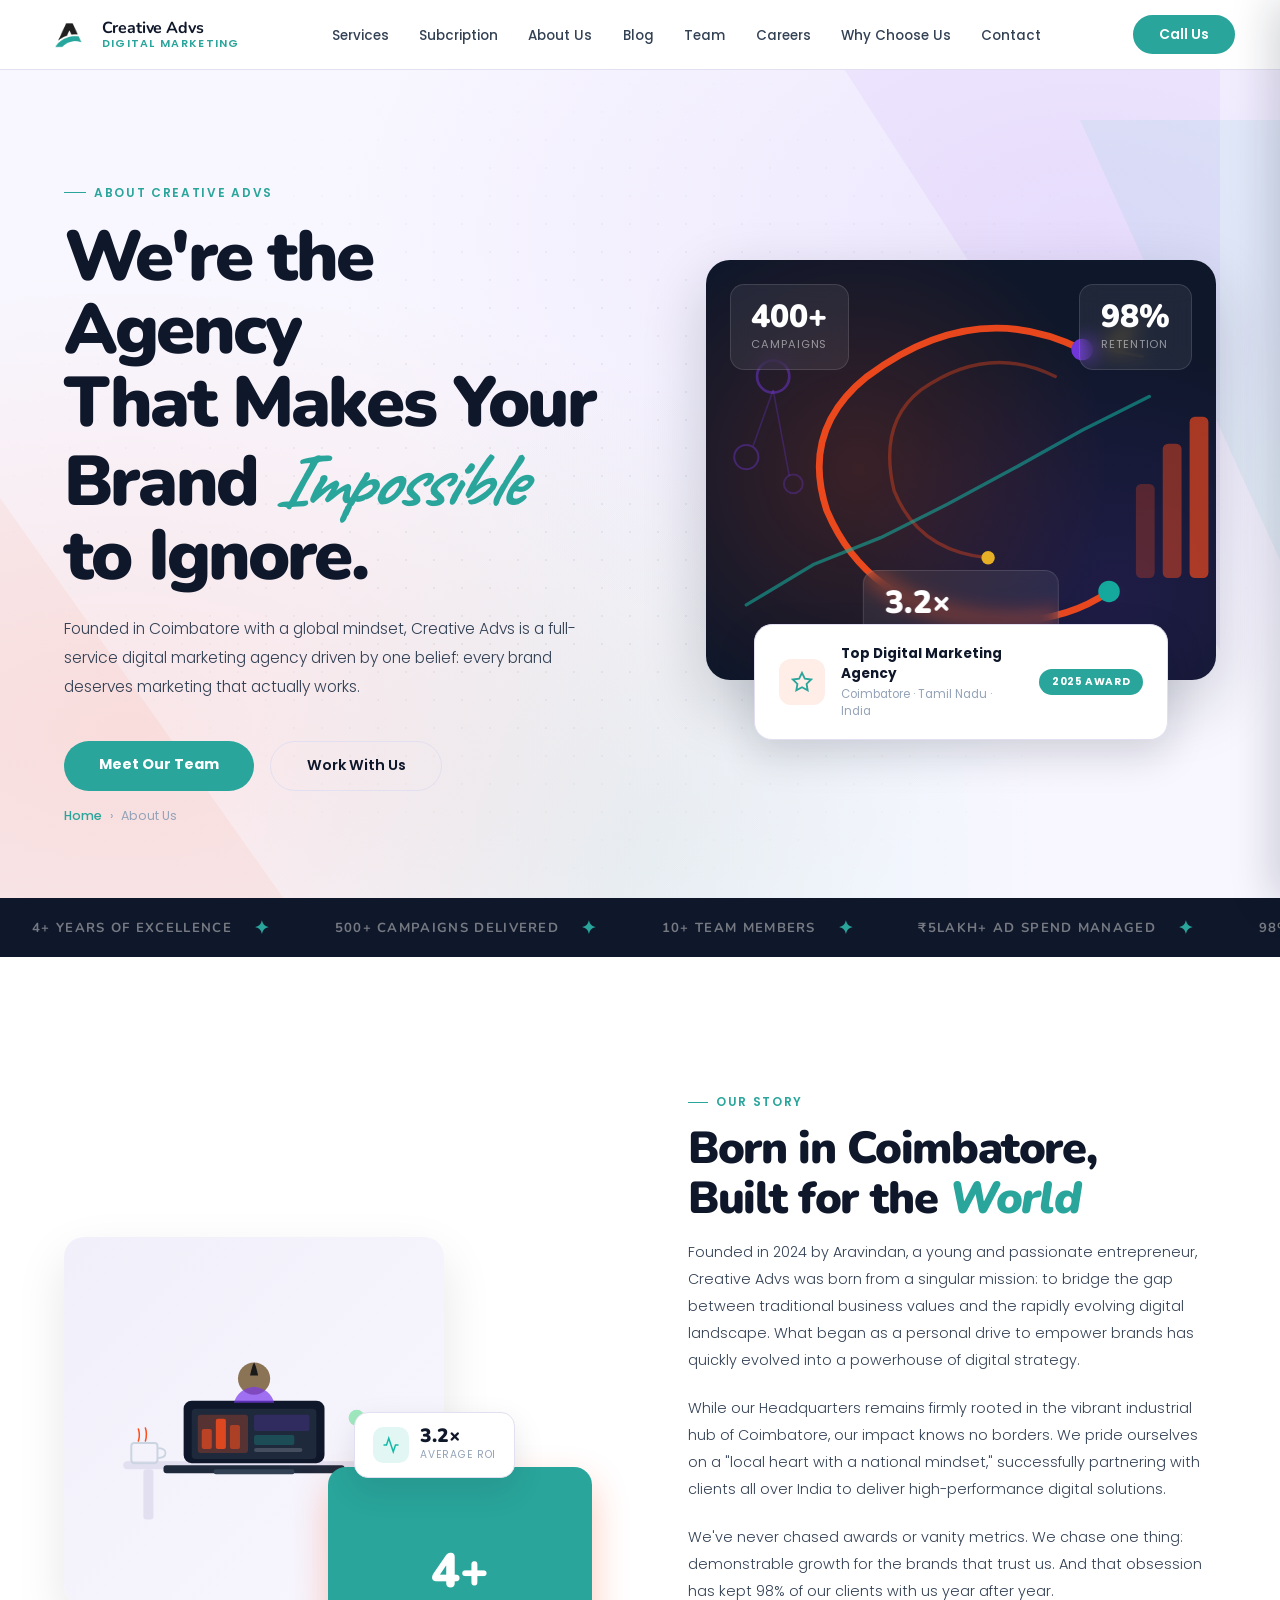
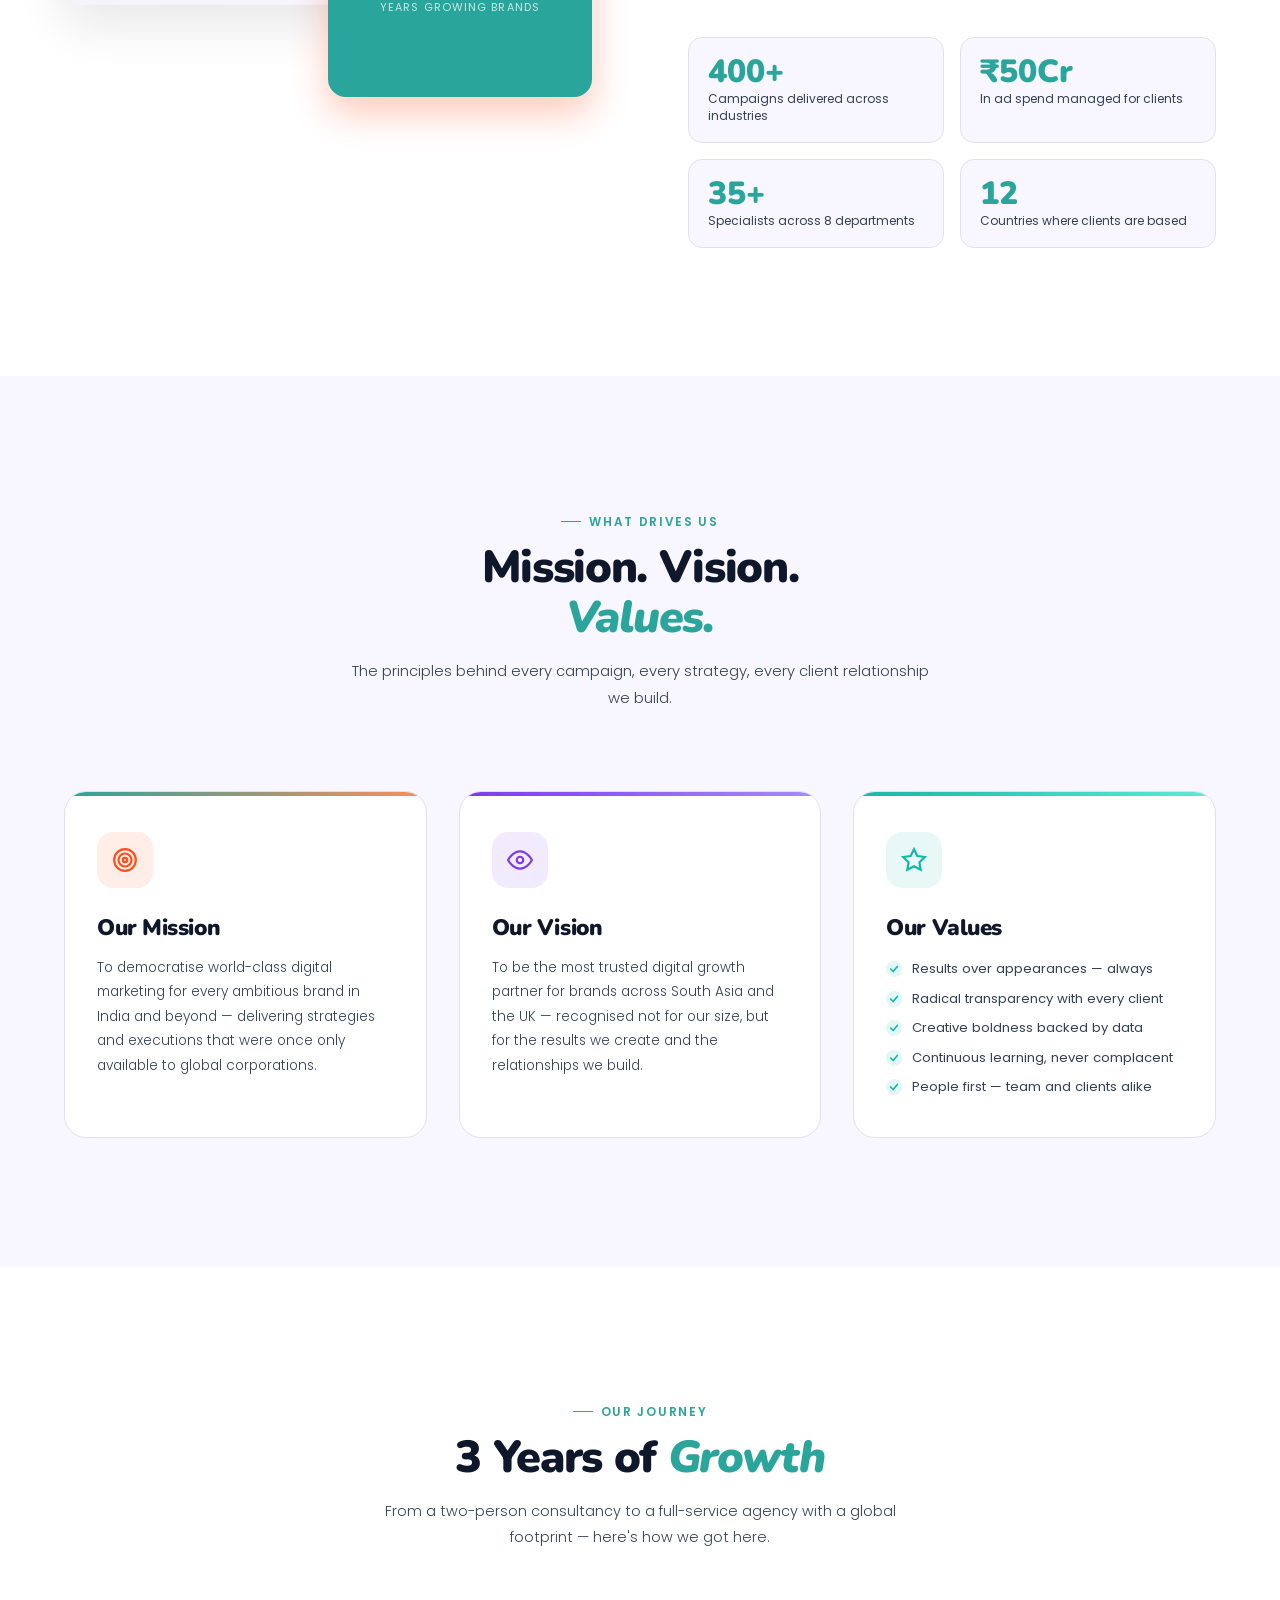
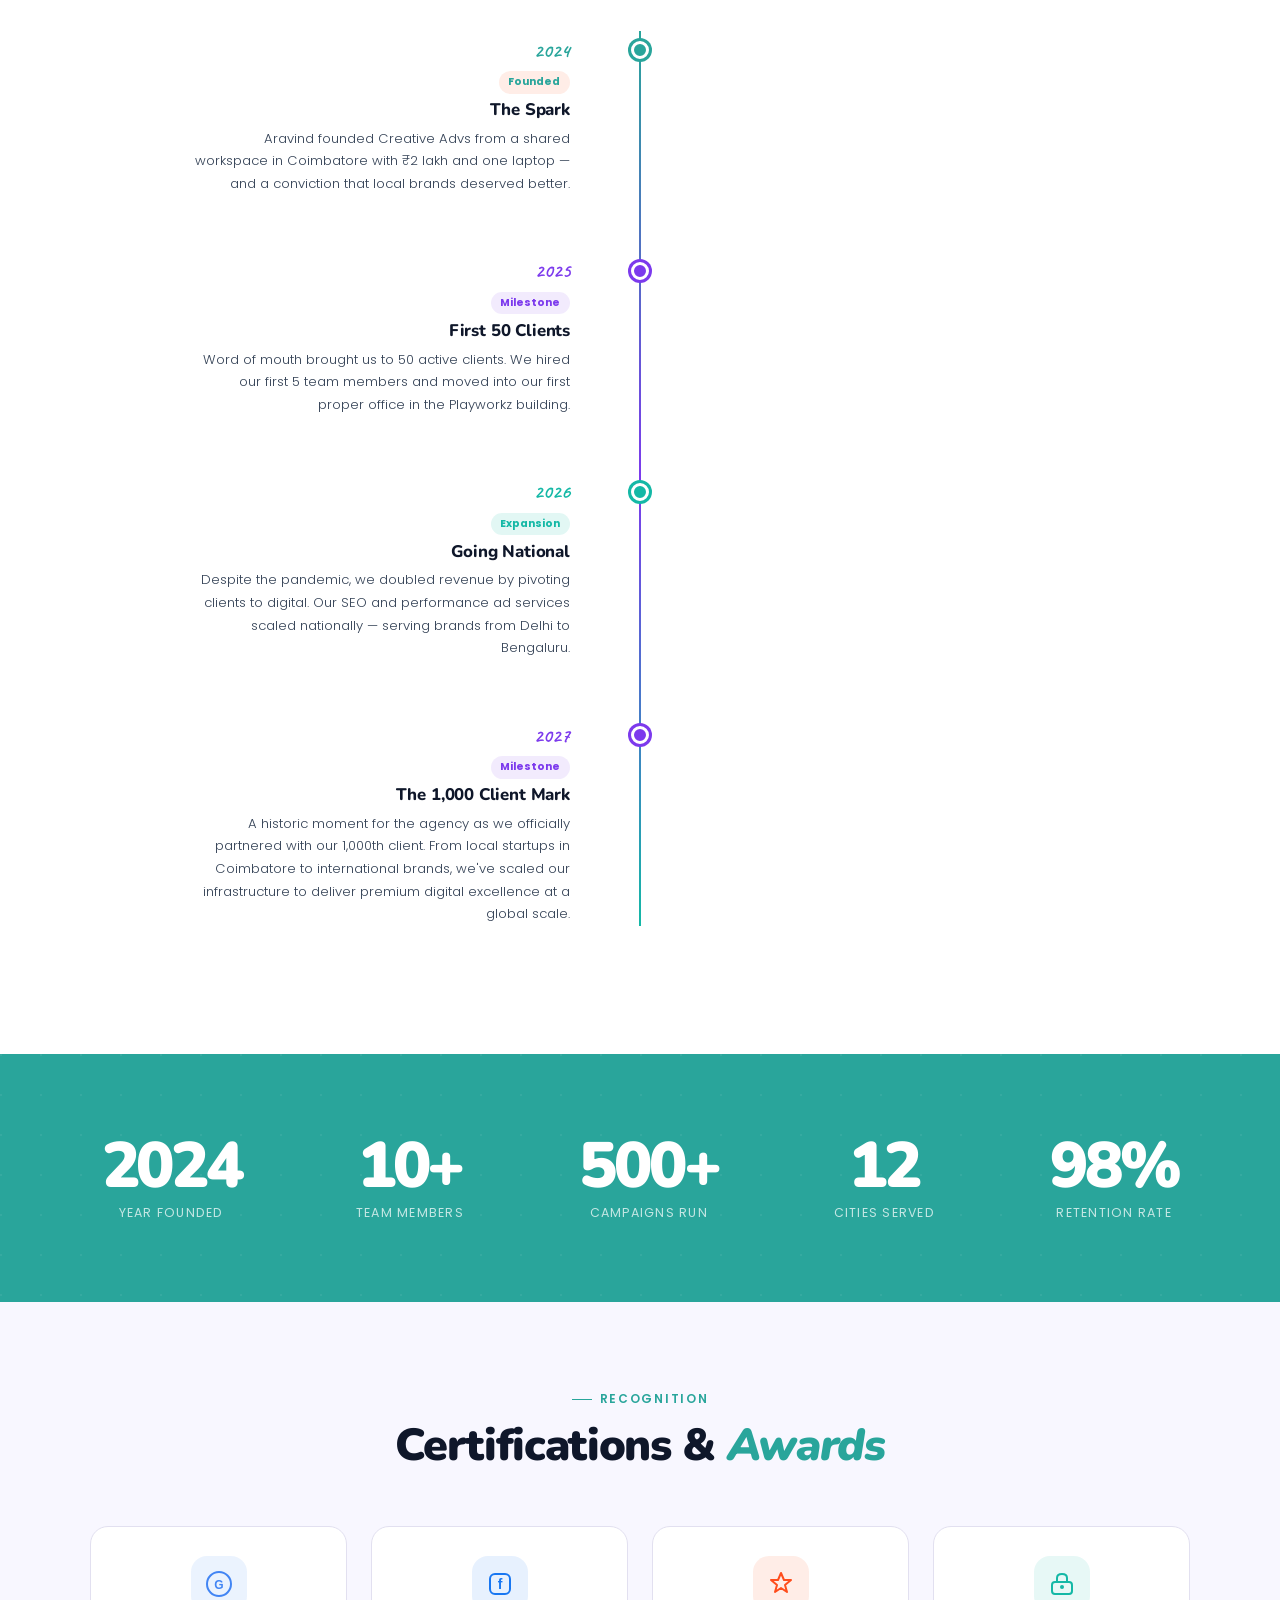
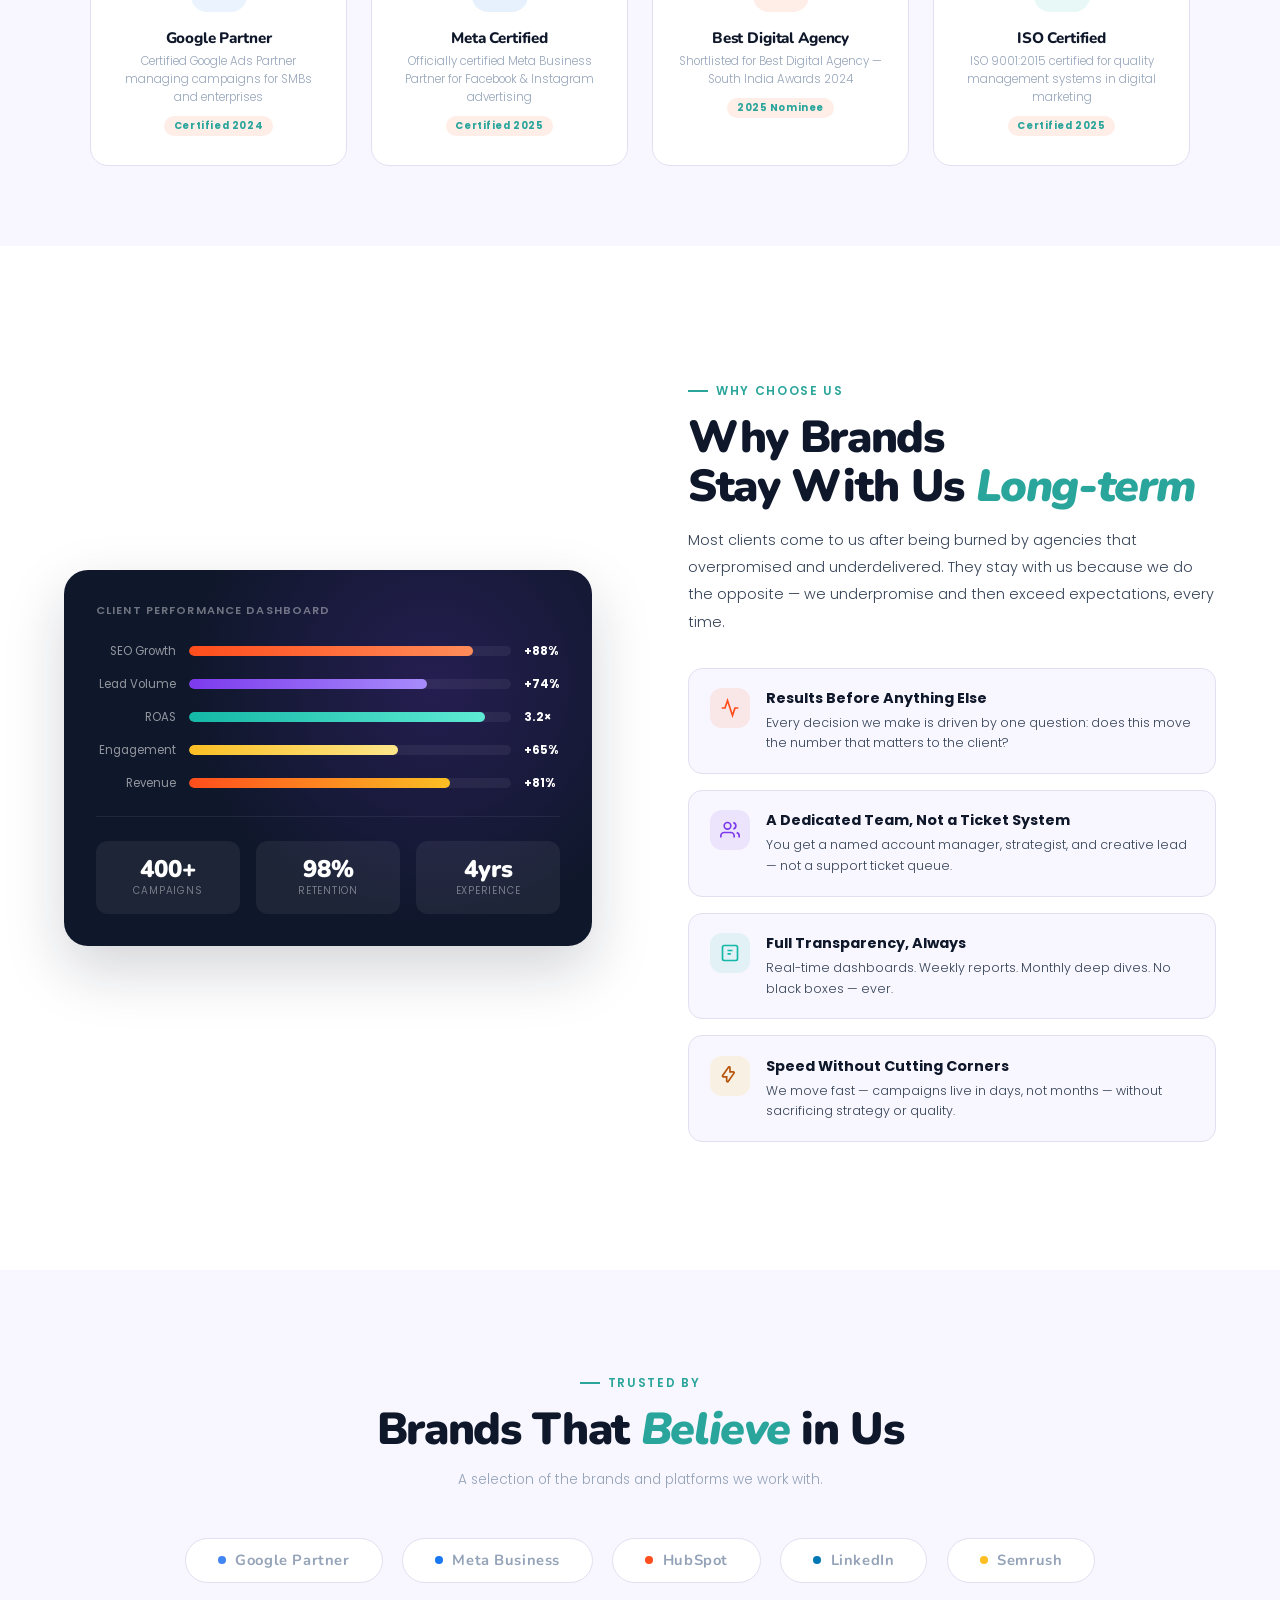
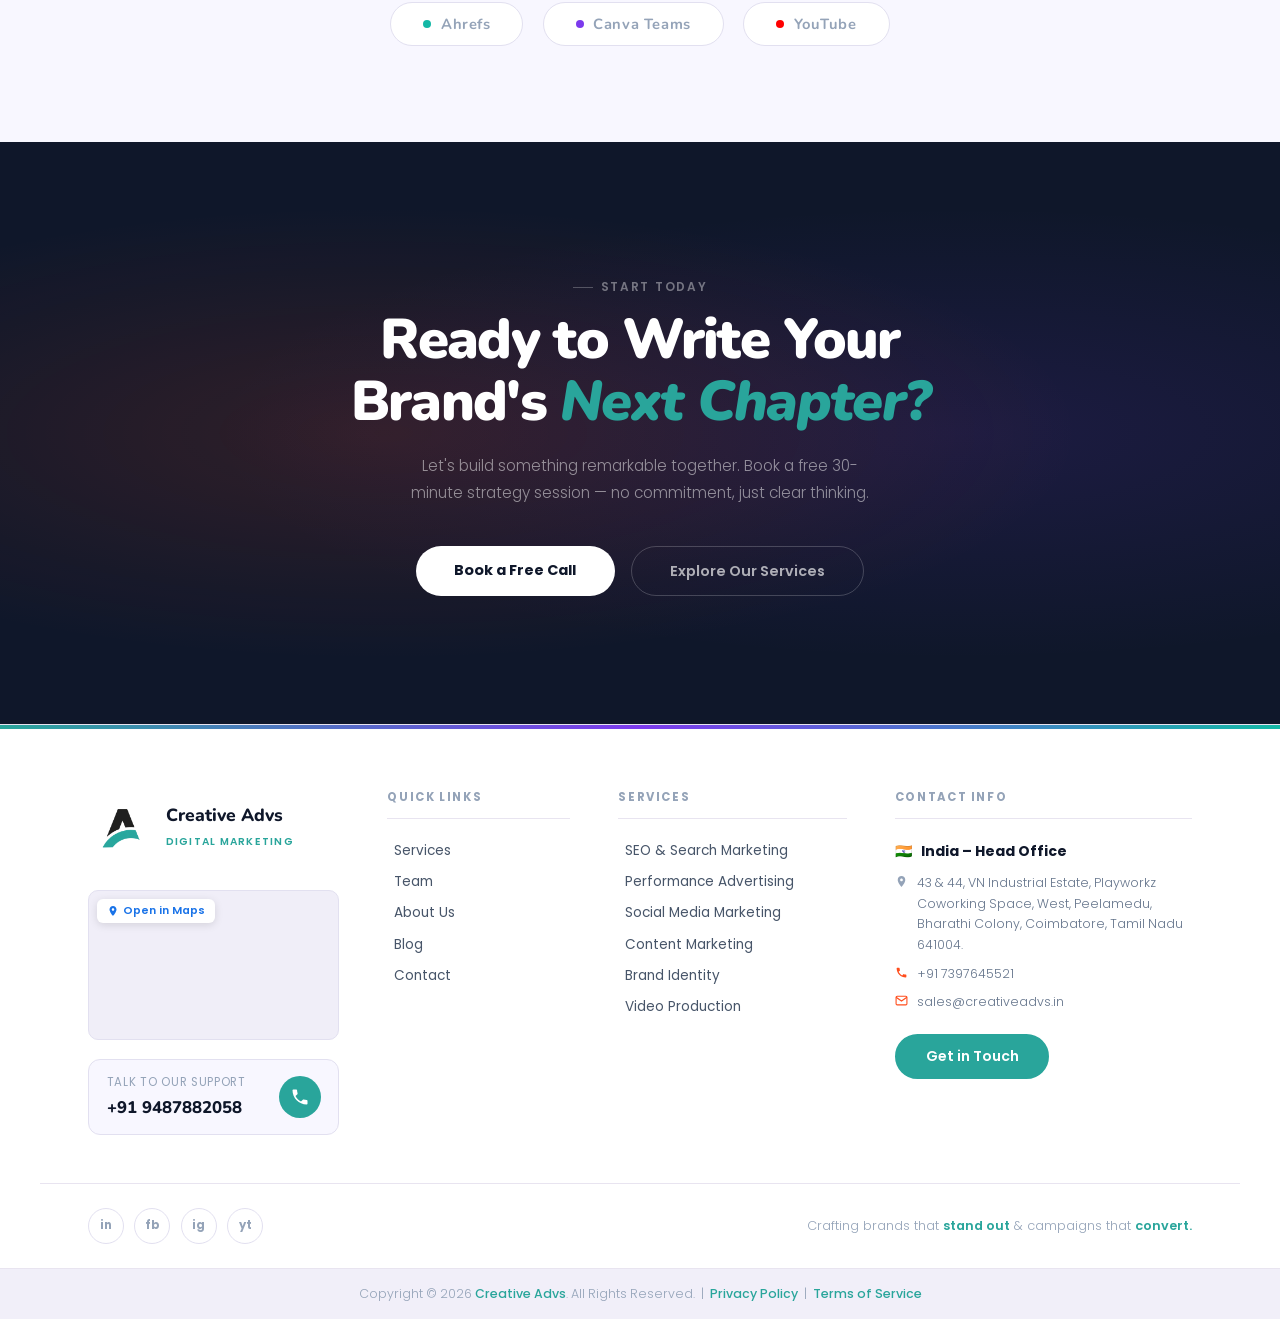
==== commit 1326bd20: "deleted the folder and rewamed for easy access" ====
--- a/about.html
+++ b/about.html
@@ -640,8 +640,7 @@
         <li><a href="Services.html">Services</a></li>
         <li><a href="team.html">Team</a></li>
         <li><a href="about.html">About Us</a></li>
-        <li><a href="#">Work</a></li>
-        <li><a href="#">Blog</a></li>
+        <li><a href="blog.html">Blog</a></li>
         <li><a href="contact.html">Contact</a></li>
       </ul>
     </div>
@@ -697,16 +696,8 @@
     <a href="#">Privacy Policy</a> &nbsp;|&nbsp; <a href="#">Terms of Service</a>
   </div>
 </footer>
-<script src="/script.js"></script>
-<script>
-  const obs = new IntersectionObserver(entries => {
-    entries.forEach(e => { if (e.isIntersecting) e.target.classList.add('visible'); });
-  }, { threshold: 0.1 });
-  document.querySelectorAll('.reveal').forEach(el => obs.observe(el));
-
-  // Ticker duplicate
-  const t = document.getElementById('ticker');
-  t.innerHTML += t.innerHTML;
-</script>
+<script src="scripts/aboutscript.js"></script>
+<script src="scripts/script.js"></script>
+
 </body>
 </html>
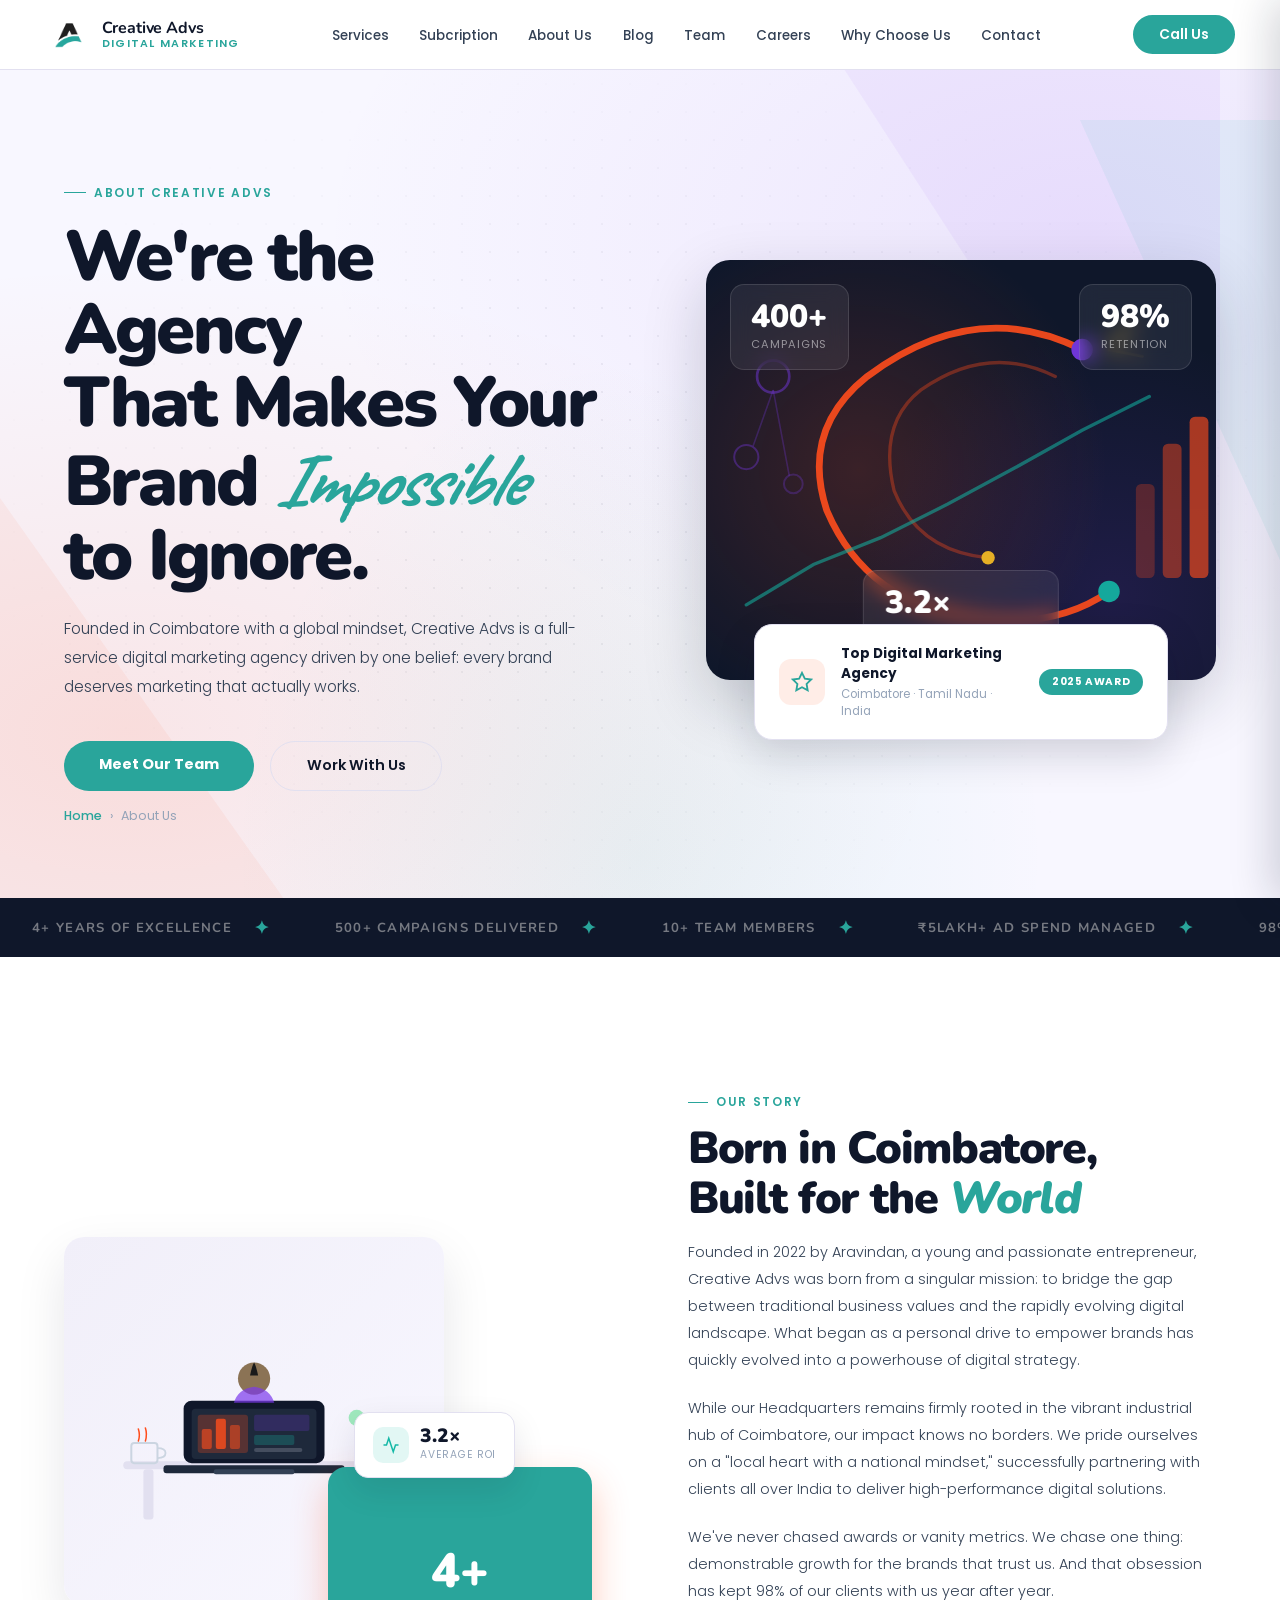
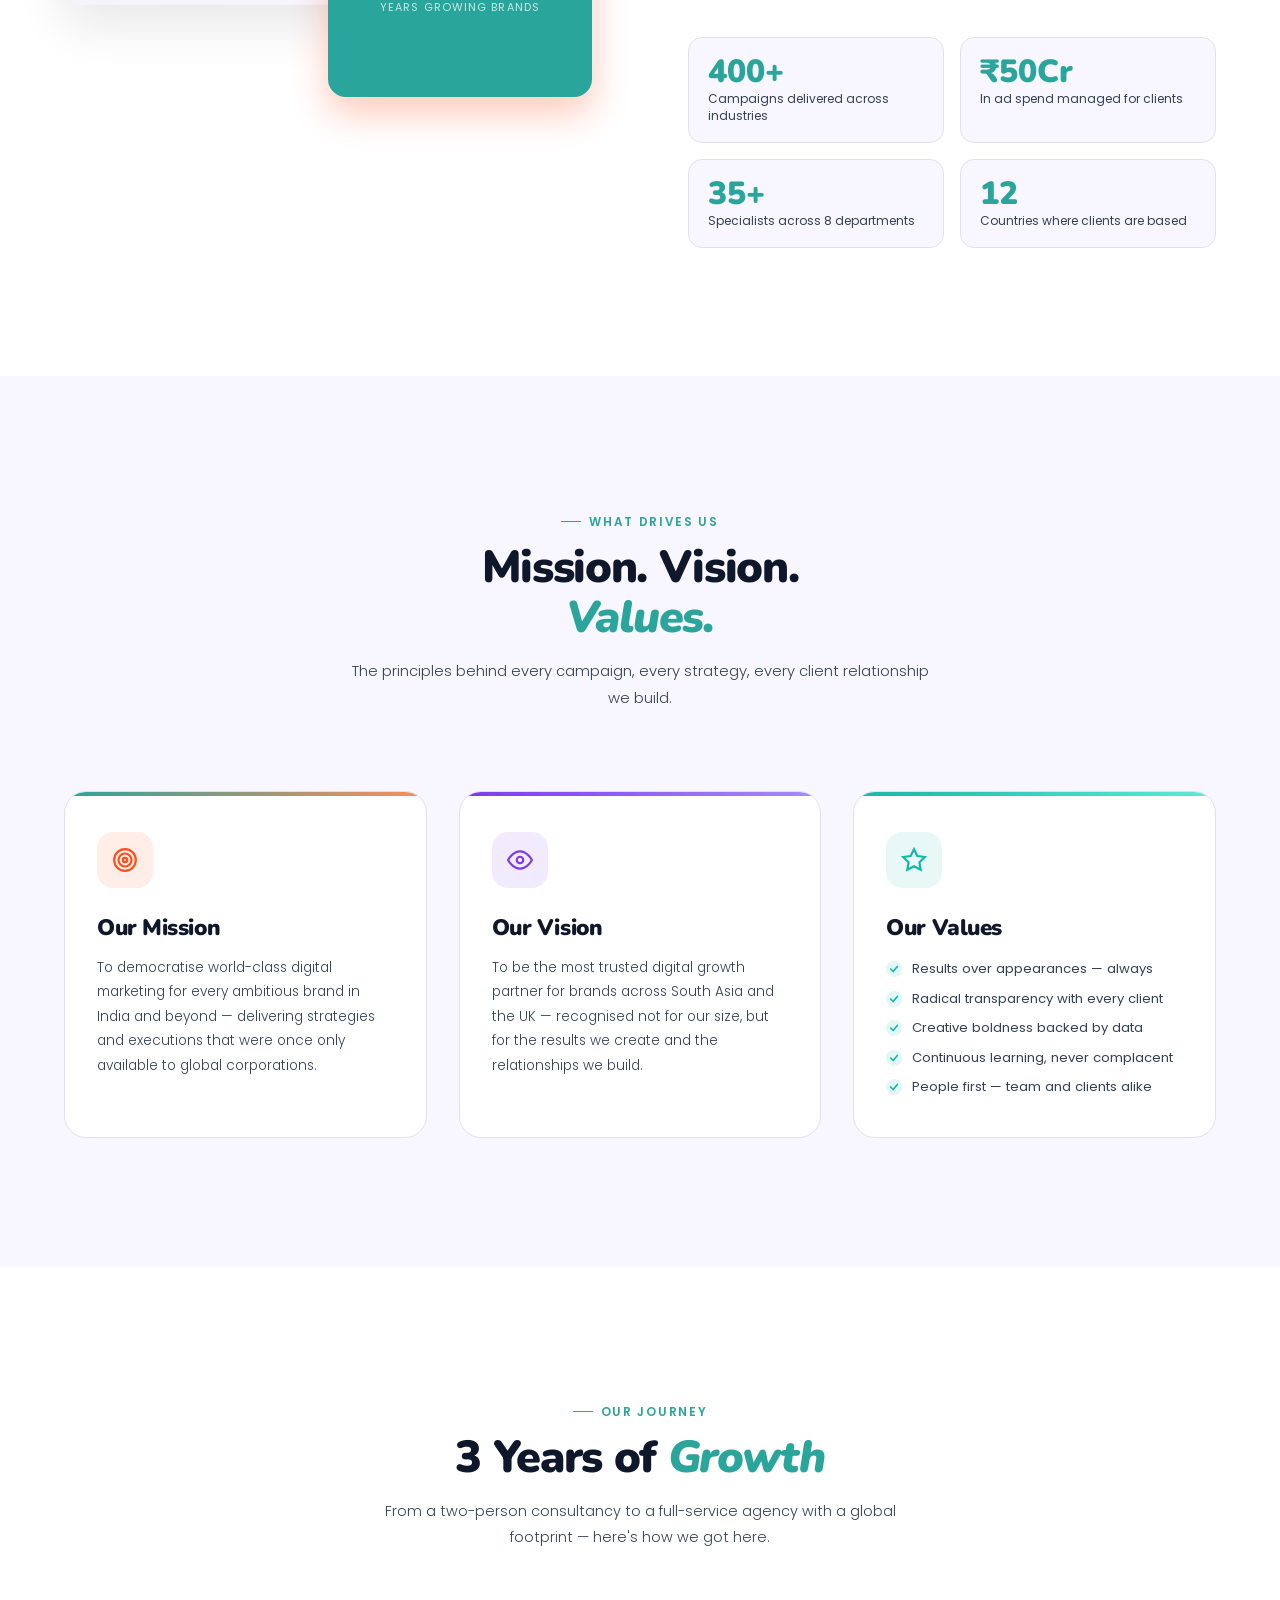
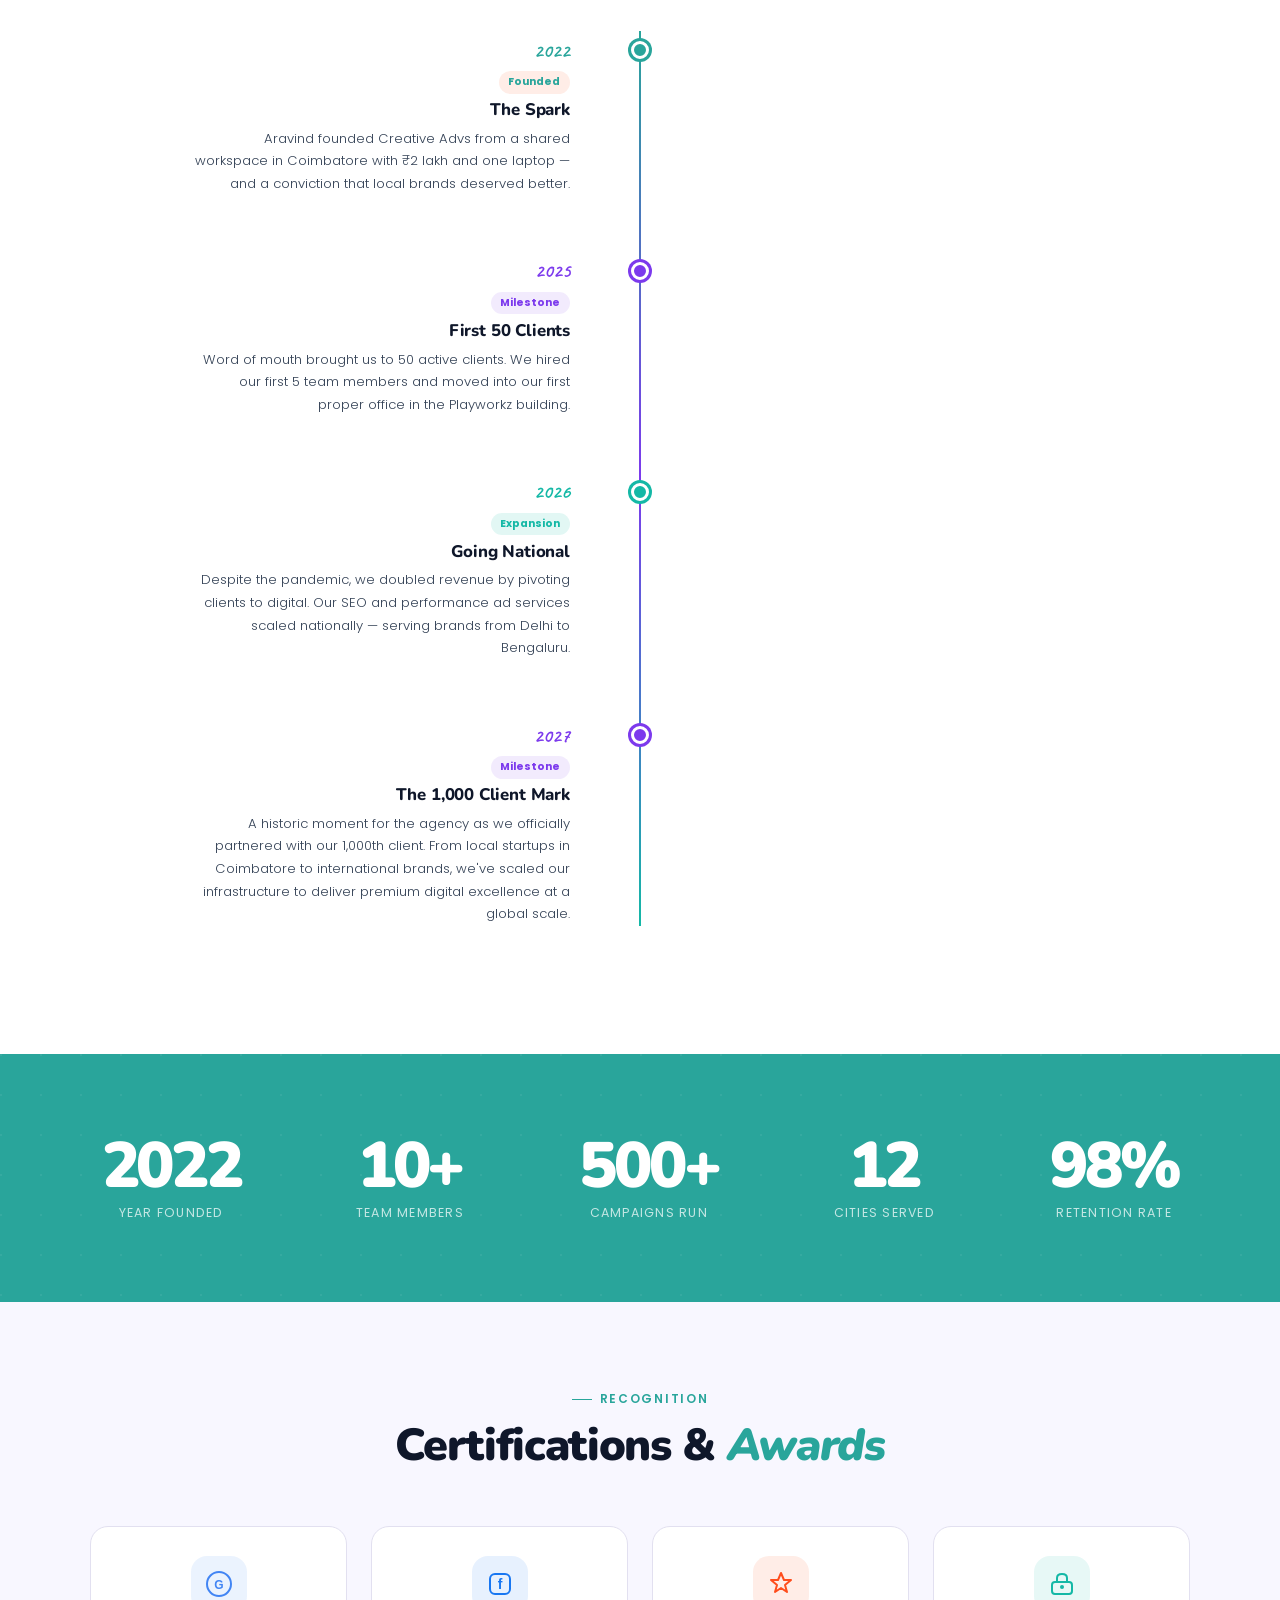
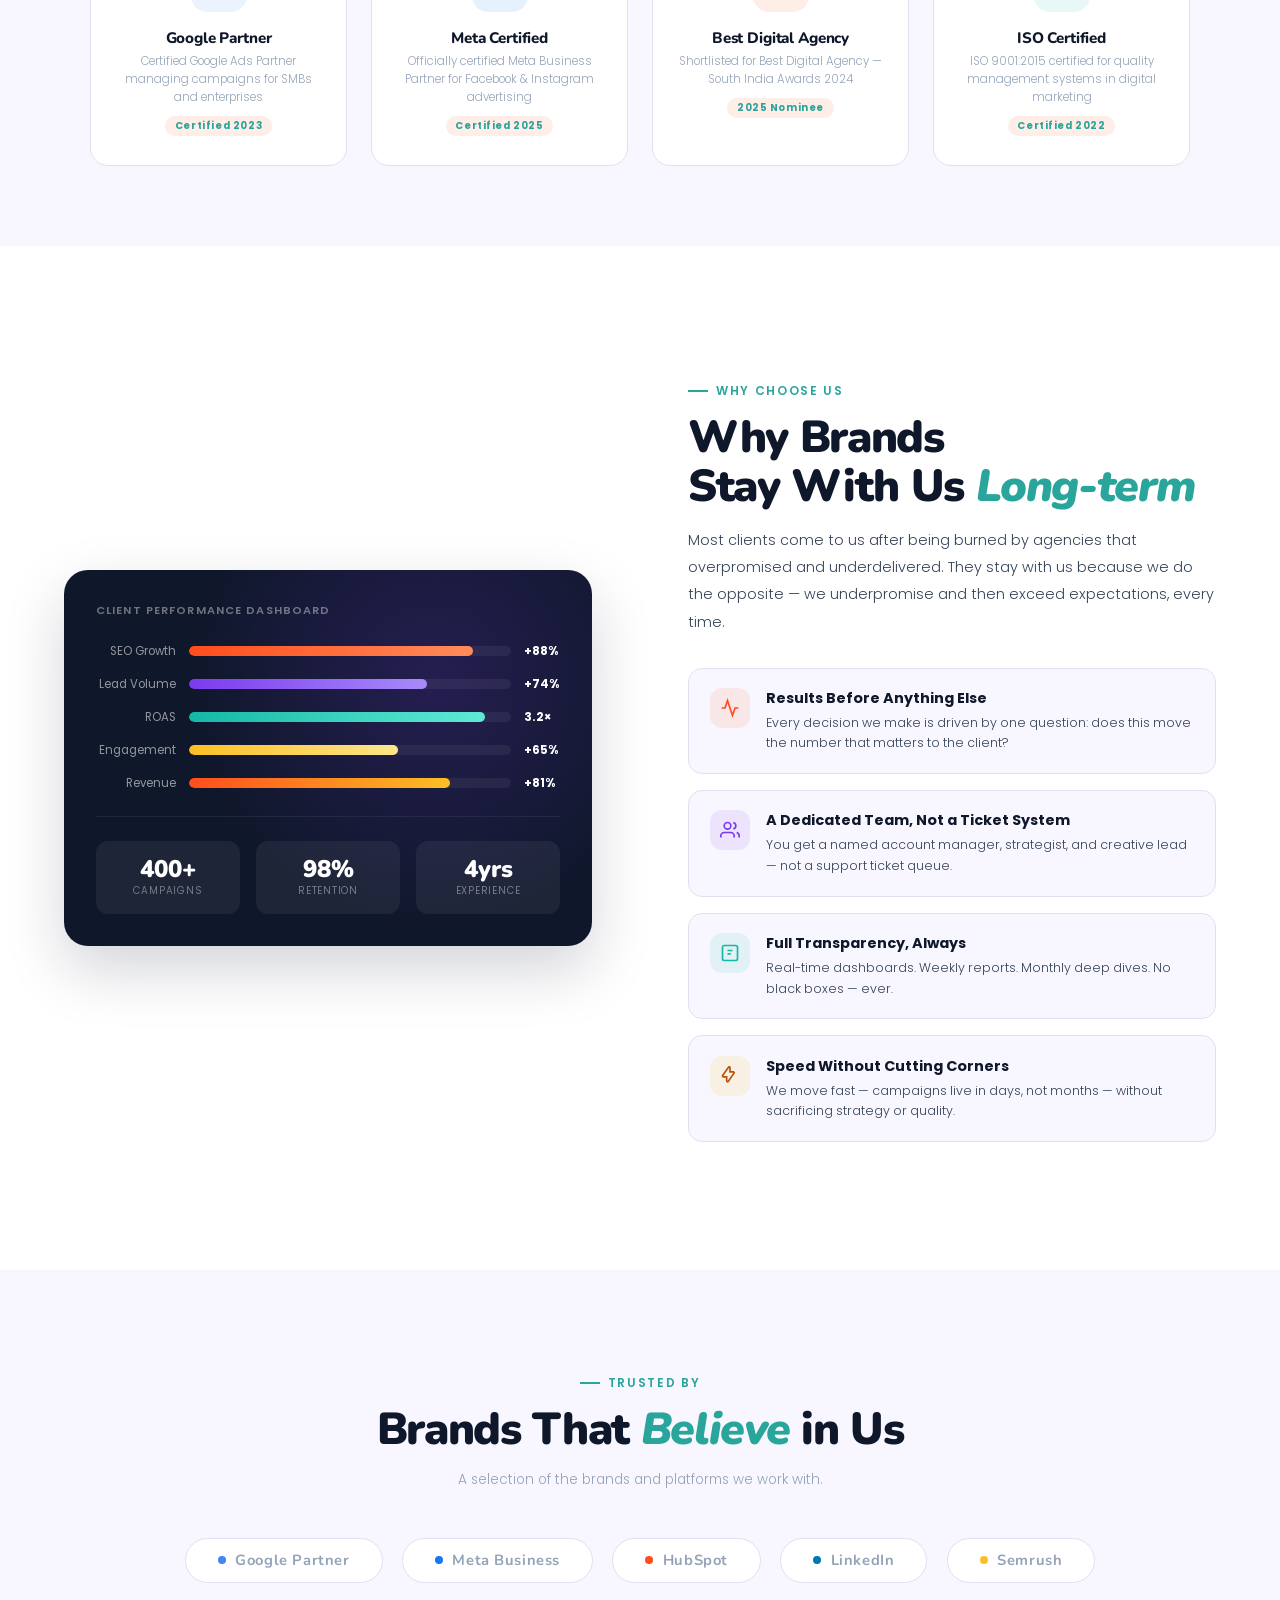
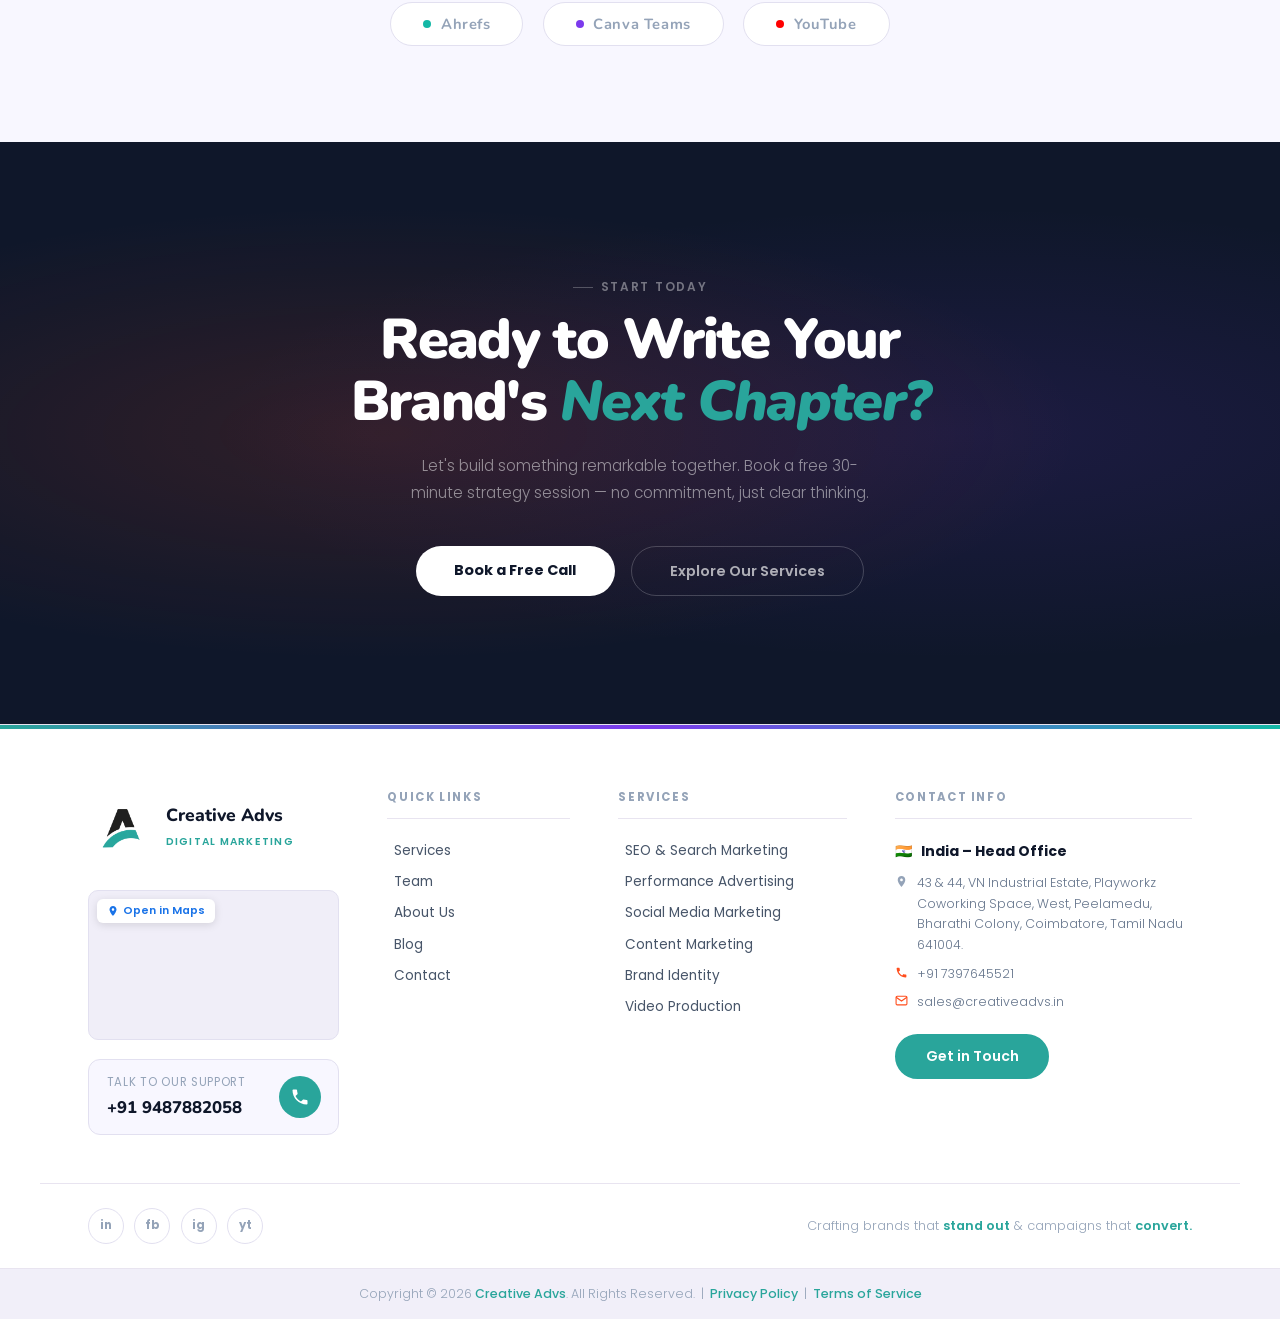
==== commit 48f5d7b6: "minor correction in mobile nav" ====
--- a/about.html
+++ b/about.html
@@ -74,22 +74,21 @@
   <!-- Nav links -->
   <nav class="drawer-nav" aria-label="Mobile navigation">
     <div class="drawer-section-label">Navigation</div>
-    <a href="service/service.html">Services <span class="dn-arrow">›</span></a>
-    <a href="portfolio/portfolio.html">Work <span class="dn-arrow">›</span></a>
-    <a href="/">About Us <span class="dn-arrow">›</span></a>
-    <a href="blog/blog.html">Blog <span class="dn-arrow">›</span></a>
+    <a href="service.html">Services <span class="dn-arrow">›</span></a>
+    <a href="service.html#pricing">Subcription<span class="dn-arrow">›</span></a>
+    <a href="">About Us <span class="dn-arrow">›</span></a>
+    <a href="blog.html">Blog <span class="dn-arrow">›</span></a>
     <div class="drawer-divider"></div>
     <div class="drawer-section-label">More</div>
-    <a href="team/team.html">Team <span class="dn-arrow">›</span></a>
-    <a href="career/career.html">Careers <span class="dn-arrow">›</span></a>
-    <a href="testimonial/testimonial.html">Testimonials <span class="dn-arrow">›</span></a>
-    <a href="contact/contact.html">Contact <span class="dn-arrow">›</span></a>
+    <a href="team.html">Team <span class="dn-arrow">›</span></a>
+    <a href="career.html">Careers <span class="dn-arrow">›</span></a>
+    <a href="about.html#whyus">Why Choose Us<span class="dn-arrow">›</span></a>
+    <a href="contact.html">Contact <span class="dn-arrow">›</span></a>
   </nav>
 
   <!-- CTA buttons -->
   <div class="drawer-ctas">
-    <a href="contact/contact.html" class="drawer-btn-primary">📞 Contact Us</a>
-    <a href="contact/contact.html" class="drawer-btn-outline">Get a Free Quote</a>
+    <a href="tel:+919876543210" class="drawer-btn-primary">📞 Contact Us</a>
   </div>
 
   <!-- Contact info -->
@@ -115,11 +114,10 @@
 
   <!-- Social icons -->
   <div class="drawer-social">
-    <a href="#" class="drawer-soc" aria-label="LinkedIn">in</a>
-    <a href="#" class="drawer-soc" aria-label="Facebook">fb</a>
-    <a href="#" class="drawer-soc" aria-label="Twitter">tw</a>
-    <a href="#" class="drawer-soc" aria-label="Instagram">ig</a>
-    <a href="#" class="drawer-soc" aria-label="YouTube">yt</a>
+    <a href="https://in.linkedin.com/company/creative-advs-private-limited" class="drawer-soc" aria-label="LinkedIn">in</a>
+    <a href="https://www.facebook.com/profile.php?id=100077503988653" class="drawer-soc" aria-label="Facebook">fb</a>
+    <a href="https://www.instagram.com/creativeadvs/" class="drawer-soc" aria-label="Instagram">ig</a>
+    <a href="https://www.youtube.com/@creativeadvs4626" class="drawer-soc" aria-label="YouTube">yt</a>
   </div>
 
 </div>
@@ -137,11 +135,11 @@
       <h1 class="reveal rd1">We're the Agency<br>That Makes Your<br>Brand <em>Impossible</em><br>to Ignore.</h1>
       <p class="hero-desc reveal rd2">Founded in Coimbatore with a global mindset, Creative Advs is a full-service digital marketing agency driven by one belief: every brand deserves marketing that actually works.</p>
       <div class="hero-btns reveal rd3">
-        <a href="/team/team.html" class="btn-primary">Meet Our Team</a>
-        <a href="/contact/contact.html" class="btn-outline">Work With Us</a>
+        <a href="team.html" class="btn-primary">Meet Our Team</a>
+        <a href="contact.html" class="btn-outline">Work With Us</a>
       </div>
       <div class="breadcrumb reveal rd4">
-        <a href="creative-advs-replica.html">Home</a>
+        <a href="index.html">Home</a>
         <span>›</span><span>About Us</span>
       </div>
     </div>
@@ -284,7 +282,7 @@
     <div class="story-content reveal rd2">
       <div class="section-tag">Our Story</div>
       <h2 class="section-h2">Born in Coimbatore,<br>Built for the <em>World</em></h2>
-      <p>Founded in 2024 by Aravindan, a young and passionate entrepreneur, Creative Advs was born from a singular mission: to bridge the gap between traditional business values and the rapidly evolving digital landscape. What began as a personal drive to empower brands has quickly evolved into a powerhouse of digital strategy.</p>
+      <p>Founded in 2022 by Aravindan, a young and passionate entrepreneur, Creative Advs was born from a singular mission: to bridge the gap between traditional business values and the rapidly evolving digital landscape. What began as a personal drive to empower brands has quickly evolved into a powerhouse of digital strategy.</p>
       <p>While our Headquarters remains firmly rooted in the vibrant industrial hub of Coimbatore, our impact knows no borders. We pride ourselves on a "local heart with a national mindset," successfully partnering with clients all over India to deliver high-performance digital solutions.</p>
       <p>We've never chased awards or vanity metrics. We chase one thing: demonstrable growth for the brands that trust us. And that obsession has kept 98% of our clients with us year after year.</p>
       <div class="story-highlights">
@@ -359,7 +357,7 @@
 
     <div class="tl-item reveal">
       <div class="tl-left">
-        <span class="tl-year">2024</span>
+        <span class="tl-year">2022</span>
         <span class="tl-badge coral">Founded</span>
         <div class="tl-title">The Spark</div>
         <div class="tl-body">Aravind founded Creative Advs from a shared workspace in Coimbatore with ₹2 lakh and one laptop — and a conviction that local brands deserved better.</div>
@@ -406,7 +404,7 @@
 
 <!-- ════ STATS BAND ════ -->
 <div class="stats-band">
-  <div class="stat-b reveal"><div class="num">2024</div><div class="lbl">Year Founded</div></div>
+  <div class="stat-b reveal"><div class="num">2022</div><div class="lbl">Year Founded</div></div>
   <div class="stat-b reveal rd1"><div class="num">10+</div><div class="lbl">Team Members</div></div>
   <div class="stat-b reveal rd2"><div class="num">500+</div><div class="lbl">Campaigns Run</div></div>
   <div class="stat-b reveal rd3"><div class="num">12</div><div class="lbl">Cities Served</div></div>
@@ -429,7 +427,7 @@
       </div>
       <h4>Google Partner</h4>
       <p>Certified Google Ads Partner managing campaigns for SMBs and enterprises</p>
-      <span class="award-year">Certified 2024</span>
+      <span class="award-year">Certified 2023</span>
     </div>
     <div class="award-card reveal rd1">
       <div class="award-icon" style="background:rgba(24,119,242,0.1)">
@@ -462,7 +460,7 @@
       </div>
       <h4>ISO Certified</h4>
       <p>ISO 9001:2015 certified for quality management systems in digital marketing</p>
-      <span class="award-year">Certified 2025</span>
+      <span class="award-year">Certified 2022</span>
     </div>
   </div>
 </section>
@@ -589,7 +587,7 @@
   <p class="reveal rd2">Let's build something remarkable together. Book a free 30-minute strategy session — no commitment, just clear thinking.</p>
   <div class="cta-btns reveal rd3">
     <a href="tel:+919876543210" class="btn-white">Book a Free Call</a>
-    <a href="/service/service.html" class="btn-ghost">Explore Our Services</a>
+    <a href="service.html" class="btn-ghost">Explore Our Services</a>
   </div>
 </section>
 
@@ -597,8 +595,8 @@
 <footer class="footer-section">
   <div class="footer-inner">
             <div>
-                <a href="#" class="footer-logo-wrap">
-                     <img src="/assets/logo.png" alt="logo" class="logo-img" width="68" height="78">
+                <a href="index.html" class="footer-logo-wrap">
+                     <img src="assets/logo.png" alt="logo" class="logo-img" width="68" height="78">
                     <div class="footer-logo-text">
                         <span class="fl1">Creative Advs</span>
                         <span class="fl2">Digital Marketing</span>
